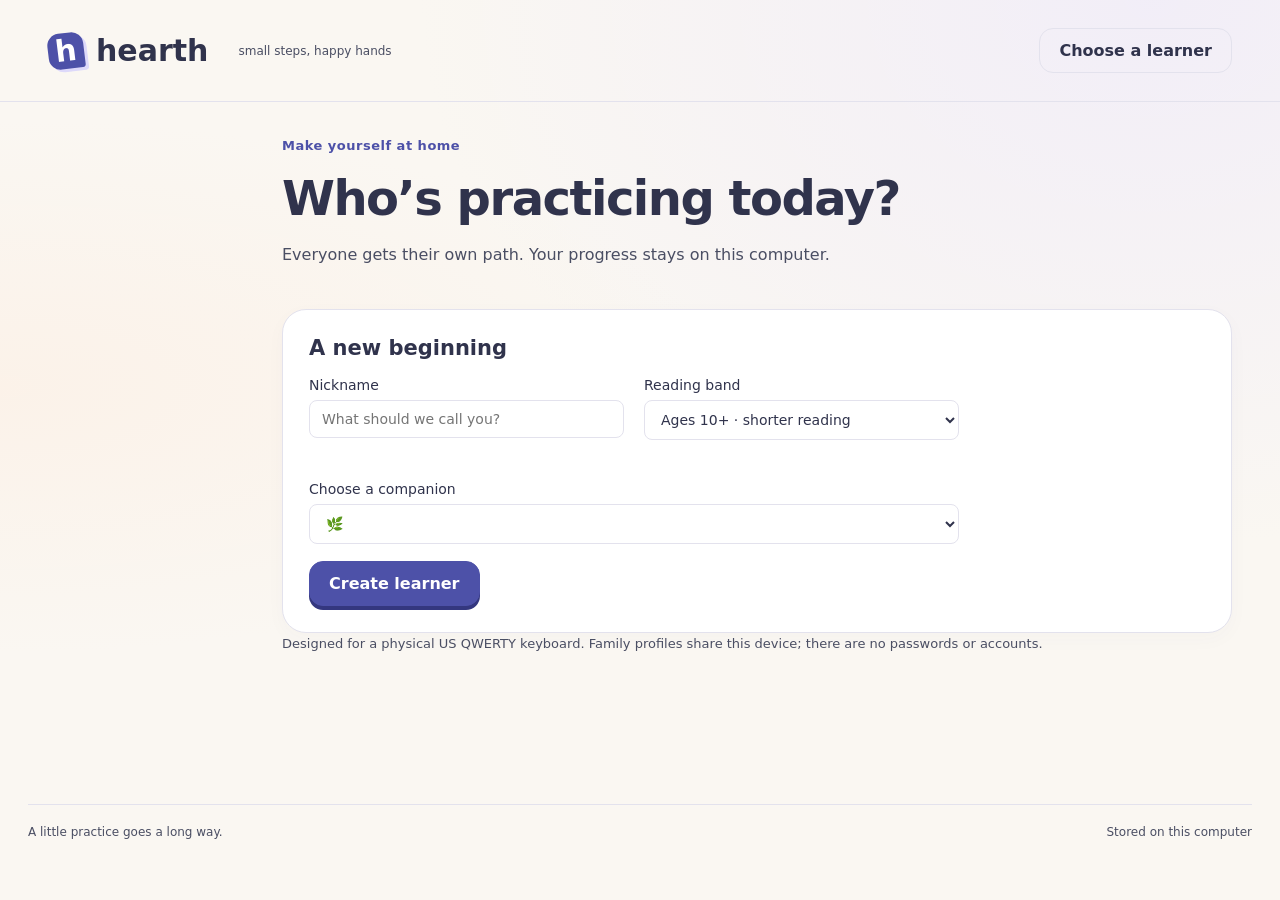
==== index.html @ b73f3ad8 "init commit" ====
<!doctype html>
<html lang="en">
  <head>
    <meta charset="utf-8" />
    <meta name="viewport" content="width=device-width, initial-scale=1" />
    <meta name="theme-color" content="#faf7f2" />
    <title>Hearth · Typing for everyone</title>
    <link rel="icon" href="favicon.svg" type="image/svg+xml" />
    <link rel="stylesheet" href="style.css?v=8" />
    <script type="module" src="app.js?v=13"></script>
  </head>
  <body>
    <a class="skip-link" id="skip-link" href="#main">Skip to typing</a>
    <header>
      <a class="brand" href="#home"
        ><span class="brand-mark">h</span> hearth<span class="brand-note"
          >small steps, happy hands</span
        ></a
      ><button id="profile-button" class="subtle">Choose a learner</button>
    </header>
    <div class="shell">
      <nav id="nav" aria-label="Main navigation"></nav>
      <main id="main" tabindex="-1"></main>
    </div>
    <div id="notice" role="status" aria-live="polite"></div>
    <div id="dialog" hidden></div>
    <footer>
      <span>A little practice goes a long way.</span
      ><span id="save-status" role="status">Stored on this computer</span>
    </footer>
  </body>
</html>
---- style.css ----
:root {
  font-family:
    ui-rounded,
    "SF Pro Rounded",
    ui-sans-serif,
    system-ui,
    -apple-system,
    BlinkMacSystemFont,
    "Segoe UI",
    sans-serif;
  color: #30334c;
  background: #faf7f2;
  font-synthesis: none;
  --paper: #ffffff;
  --muted: #4a4e63;
  --line: #e3e2ed;
  --brand: #4d51a8;
  --brand-shadow: #34377f;
  --soft: #efedfc;
  --error: #b03545;
  --page: #faf7f2;
  --ok: #2f6f55;
  --ok-bg: #dcefe6;
  --warn: #8a6420;
  --warn-bg: #fde8c4;
  --bad-bg: #f6c4c0;
  --star: #c3922a;
}
* {
  box-sizing: border-box;
}
body {
  margin: 0;
  background-image:
    radial-gradient(ellipse at 90% 0%, #e7e2ff70, transparent 45%),
    radial-gradient(ellipse at 0% 45%, #ffe7d550, transparent 40%);
}
[hidden] {
  display: none !important;
}
html[data-theme="dark"] {
  color: #eeedf6;
  background: #1c1d2e;
  --paper: #2a2c42;
  --muted: #c5c6d8;
  --line: #3d3f5a;
  --brand: #a8abd8;
  --brand-shadow: #5c5f99;
  --soft: #35375a;
  --error: #ffb5a6;
  --page: #1c1d2e;
  --ok: #8fd4b5;
  --ok-bg: #2d433c;
  --warn: #e6c07b;
  --warn-bg: #4a3d28;
  --bad-bg: #6a3434;
  --star: #e6c07b;
}
a {
  color: inherit;
}
button,
input,
select,
textarea {
  font: inherit;
}
button,
.button {
  cursor: pointer;
  border: 1px solid var(--line);
  border-radius: 14px;
  padding: 12px 19px;
  font-weight: 600;
  transition:
    transform 150ms ease,
    box-shadow 150ms ease;
  color: inherit;
  background: var(--paper);
  text-decoration: none;
  display: inline-block;
}
button:hover,
.button:hover {
  border-color: var(--brand);
  background: var(--soft);
}
button:disabled {
  opacity: 0.5;
  cursor: default;
}
button.primary {
  box-shadow: 0 4px 0 var(--brand-shadow);
  background: var(--brand);
  color: var(--paper);
  border-color: var(--brand);
}
button.subtle {
  background: transparent;
}
button.danger {
  color: var(--error);
}
:focus-visible {
  outline: 3px solid #a27622;
  outline-offset: 4px;
}
header {
  display: flex;
  align-items: center;
  justify-content: space-between;
  max-width: 1320px;
  margin: auto;
  padding: 28px 48px;
  border-bottom: 1px solid var(--line);
}
.brand {
  display: flex;
  gap: 12px;
  align-items: center;
  font-family: ui-rounded, "SF Pro Rounded", system-ui, sans-serif;
  font-size: 30px;
  text-decoration: none;
  font-weight: bold;
}
.brand-mark {
  background: var(--brand);
  color: var(--paper);
  width: 36px;
  height: 36px;
  text-align: center;
  border-radius: 12px 12px 3px 12px;
}
.brand-note {
  font:
    12px ui-sans-serif,
    system-ui;
  color: var(--muted);
  font-weight: normal;
  margin-left: 18px;
}
.shell {
  max-width: 1320px;
  margin: auto;
  display: grid;
  grid-template-columns: 190px 1fr;
  min-height: 78vh;
  padding: 36px 48px;
  gap: 44px;
}
nav {
  display: flex;
  flex-direction: column;
  gap: 10px;
  padding-top: 18px;
}
nav button {
  text-align: left;
  border: 0;
  background: transparent;
  padding: 14px 16px;
  color: var(--muted);
}
nav button.active {
  background: var(--soft);
  color: inherit;
  font-weight: 650;
}
main {
  min-width: 0;
}
h1,
h2,
h3,
p {
  margin-top: 0;
}
h1 {
  font-family: ui-rounded, "SF Pro Rounded", system-ui, sans-serif;
  font-size: clamp(32px, 4vw, 48px);
  font-weight: 780;
  letter-spacing: -1.5px;
  line-height: 1.15;
  margin-bottom: 16px;
}
h2 {
  font-size: 21px;
  font-weight: 600;
}
h3 {
  font-size: 16px;
}
p {
  line-height: 1.65;
  color: var(--muted);
}
.eyebrow {
  letter-spacing: 0.5px;
  font-size: 13px;
  font-weight: 700;
  color: var(--brand);
  margin-bottom: 18px;
}
.hero {
  padding: 42px;
  border: 1px solid var(--line);
  border-radius: 28px;
  background: linear-gradient(120deg, #fff0db 0%, #fff4ea 45%, #ede5ff 100%);
  box-shadow: 0 12px 32px #5550760b;
  position: relative;
  overflow: hidden;
  margin-bottom: 25px;
}
.hero p {
  max-width: 510px;
}
.hero-art {
  float: right;
  width: 155px;
  height: 160px;
  margin: 8px 0 0 18px;
  display: grid;
  grid-template-columns: repeat(3, 1fr);
  gap: 8px;
  transform: rotate(-8deg);
}
.hero-art span {
  display: grid;
  place-items: center;
  background: var(--soft);
  border: 1px solid var(--line);
  border-bottom-width: 5px;
  border-radius: 10px;
  font:
    700 23px ui-rounded,
    system-ui;
}
.grid {
  display: grid;
  grid-template-columns: repeat(2, minmax(0, 1fr));
  gap: 20px;
  margin-bottom: 24px;
}
.grid.three {
  grid-template-columns: repeat(3, minmax(0, 1fr));
}
.card {
  background: var(--paper);
  border: 1px solid var(--line);
  padding: 26px;
  border-radius: 24px;
  box-shadow: 0 6px 20px #48426907;
}
.card p:last-child {
  margin-bottom: 0;
}
.metric {
  font-size: 34px;
  font-family: ui-rounded, "SF Pro Rounded", system-ui, sans-serif;
  display: block;
  margin: 12px 0;
}
.small {
  font-size: 13px;
  color: var(--muted);
}
.actions {
  display: flex;
  gap: 10px;
  flex-wrap: wrap;
  align-items: center;
  margin-top: 20px;
}
.row {
  display: flex;
  justify-content: space-between;
  align-items: center;
  gap: 16px;
}
.tag {
  border-radius: 30px;
  background: var(--soft);
  padding: 5px 10px;
  font-size: 12px;
  white-space: nowrap;
}
progress {
  height: 8px;
  width: 100%;
  accent-color: var(--brand);
  margin: 14px 0;
}
label {
  display: block;
  font-size: 14px;
  margin-bottom: 17px;
}
input,
select,
textarea {
  display: block;
  width: 100%;
  padding: 10px 12px;
  margin-top: 7px;
  background: var(--paper);
  color: inherit;
  border: 1px solid var(--line);
  border-radius: 8px;
}
input[type="checkbox"] {
  display: inline;
  width: auto;
  margin: 0 8px 0 0;
}
textarea {
  min-height: 135px;
  resize: vertical;
}
form {
  max-width: 650px;
}
.profile-card {
  text-align: left;
  padding: 24px;
  width: 100%;
}
.avatar {
  font-size: 32px;
  display: block;
  margin-bottom: 14px;
}
.course-now {
  display: flex;
  justify-content: space-between;
  align-items: center;
  gap: 20px;
  padding: 28px 32px;
  margin-bottom: 22px;
  border: 1px solid var(--line);
  border-radius: 28px;
  background: linear-gradient(120deg, #fff0db 0%, #fff4ea 45%, #ede5ff 100%);
  box-shadow: 0 12px 32px #5550760b;
}
.course-now h2 {
  font-size: 26px;
  letter-spacing: -0.6px;
  margin-bottom: 6px;
}
.course-now p {
  margin-bottom: 0;
}
.course-now .actions {
  margin-top: 0;
  flex-shrink: 0;
  justify-content: flex-end;
}
.course-now.is-complete {
  background: linear-gradient(120deg, #e5f3ee, #ede5ff);
}
.course-stats {
  display: flex;
  flex-wrap: wrap;
  align-items: center;
  gap: 8px 18px;
  margin-bottom: 22px;
  color: var(--muted);
  font-size: 14px;
}
.course-stats strong {
  color: inherit;
  font-variant-numeric: tabular-nums;
}
.course-stats progress {
  flex: 1;
  min-width: 140px;
  margin: 0;
}
.course-path {
  display: grid;
  grid-template-columns: repeat(3, minmax(0, 1fr));
  gap: 10px;
  list-style: none;
  padding: 0;
  margin: 0 0 28px;
}
.course-path button {
  width: 100%;
  text-align: left;
  border-radius: 16px;
  padding: 12px 14px;
  box-shadow: 0 3px 0 var(--line);
}
.course-path .is-current button {
  background: var(--soft);
  border-color: var(--brand);
  color: inherit;
  font-weight: 700;
}
.course-path .is-complete button {
  border-color: #7aa792;
}
.course-level {
  margin-bottom: 28px;
  padding: 8px 0 4px;
  border-top: 4px solid #e2d6fb;
}
#level-intermediate {
  border-top-color: #f6d2ae;
}
#level-advanced {
  border-top-color: #bfe2d9;
}
.course-level-header {
  display: flex;
  justify-content: space-between;
  align-items: flex-end;
  gap: 20px;
  margin: 18px 0 8px;
}
.course-level-header h2 {
  font-size: 28px;
  letter-spacing: -0.6px;
  margin-bottom: 6px;
}
.course-level-header p:last-child {
  margin-bottom: 0;
}
.course-level-meter {
  min-width: 160px;
  text-align: right;
}
.course-level-meter strong {
  font:
    700 22px ui-rounded,
    system-ui;
  font-variant-numeric: tabular-nums;
}
.course-level-meter progress {
  margin: 8px 0 4px;
}
.course-level.is-current {
  background: linear-gradient(180deg, #efedfc55, transparent 48px);
  margin-left: -12px;
  margin-right: -12px;
  padding-left: 12px;
  padding-right: 12px;
  border-radius: 18px;
}
.course-stage {
  display: flex;
  flex-direction: column;
  border-bottom: 1px solid var(--line);
  padding: 14px 0;
}
.course-stage summary {
  display: flex;
  align-items: baseline;
  gap: 10px;
  width: 100%;
  padding: 6px 0 10px;
  font-size: 18px;
  font-weight: 650;
  cursor: pointer;
  list-style: none;
}
.course-stage summary .small {
  margin-left: auto;
}
.course-stage summary::-webkit-details-marker {
  display: none;
}
.course-stage summary::before {
  content: "";
  width: 8px;
  height: 8px;
  border-right: 2px solid var(--brand);
  border-bottom: 2px solid var(--brand);
  transform: rotate(-45deg);
  margin-right: 2px;
  flex-shrink: 0;
  align-self: center;
}
.course-stage[open] summary::before {
  transform: rotate(45deg);
}
.lesson-unit {
  margin-top: 8px;
  padding: 12px 4px 4px;
}
.lesson-unit h4 {
  display: flex;
  align-items: baseline;
  gap: 8px;
  margin: 0 0 10px;
  font-size: 14px;
  color: var(--muted);
}
.lesson-grid {
  display: grid;
  grid-template-columns: repeat(5, minmax(0, 1fr));
  gap: 10px;
}
.lesson-card {
  position: relative;
  display: flex;
  flex-direction: column;
  align-items: stretch;
  gap: 8px;
  min-height: 148px;
  padding: 12px 12px 14px;
  border-radius: 18px;
  text-align: left;
  box-shadow: 0 4px 0 var(--line);
  overflow: hidden;
}
.lesson-card:disabled {
  opacity: 0.55;
}
.lesson-card-top {
  display: flex;
  align-items: center;
  gap: 6px;
  min-height: 22px;
}
.lesson-card-num {
  font:
    700 18px ui-rounded,
    system-ui;
  font-variant-numeric: tabular-nums;
  line-height: 1;
}
.lesson-mark {
  width: 22px;
  height: 22px;
  margin-left: auto;
  border-radius: 50%;
  position: relative;
  flex-shrink: 0;
}
.lesson-mark.is-check {
  background: #3d8b6e;
  box-shadow: inset 0 0 0 2px #3d8b6e;
}
.lesson-mark.is-check::after {
  content: "";
  position: absolute;
  left: 6px;
  top: 4px;
  width: 7px;
  height: 11px;
  border-right: 2.5px solid #fff;
  border-bottom: 2.5px solid #fff;
  transform: rotate(40deg);
}
.lesson-mark.is-mastered {
  background: var(--brand);
  box-shadow: 0 0 0 3px #8073c32b;
}
.lesson-mark.is-skipped {
  background: var(--soft);
  box-shadow: inset 0 0 0 2px var(--line);
}
.lesson-mark.is-skipped::after {
  content: "";
  position: absolute;
  left: 5px;
  top: 10px;
  width: 12px;
  height: 0;
  border-top: 2px dashed var(--muted);
}
.lesson-mark.is-play,
.lesson-mark.is-progress {
  background: var(--brand);
}
.lesson-mark.is-play::after {
  content: "";
  position: absolute;
  left: 8px;
  top: 6px;
  border: 5px solid transparent;
  border-left: 8px solid var(--page);
  border-right-width: 0;
}
.lesson-mark.is-progress {
  background: transparent;
  box-shadow: inset 0 0 0 2px var(--brand);
}
.lesson-mark.is-progress::after {
  content: "";
  position: absolute;
  inset: 5px 8px;
  background: var(--brand);
  border-radius: 1px;
}
.lesson-mark.is-locked {
  background: var(--line);
}
.lesson-mark.is-locked::before,
.lesson-mark.is-locked::after {
  content: "";
  position: absolute;
  left: 50%;
  transform: translateX(-50%);
}
.lesson-mark.is-locked::before {
  top: 4px;
  width: 8px;
  height: 7px;
  border: 2px solid var(--muted);
  border-bottom: 0;
  border-radius: 6px 6px 0 0;
}
.lesson-mark.is-locked::after {
  top: 10px;
  width: 12px;
  height: 8px;
  background: var(--muted);
  border-radius: 2px;
}
.key-glyphs {
  display: flex;
  flex-wrap: wrap;
  gap: 4px;
  min-height: 42px;
  align-items: center;
}
.key-glyph {
  display: grid;
  place-items: center;
  min-width: 26px;
  height: 28px;
  padding: 0 6px;
  border: 1px solid var(--line);
  border-bottom-width: 3px;
  border-radius: 8px;
  background: var(--soft);
  font:
    700 13px ui-rounded,
    ui-monospace,
    monospace;
}
.key-glyph.wide {
  min-width: 42px;
}
.key-glyph.is-space {
  min-width: 52px;
}
.key-glyph.is-space::after {
  content: "";
  width: 28px;
  height: 3px;
  border-radius: 99px;
  background: currentColor;
  opacity: 0.35;
}
.lesson-card-title {
  margin-top: auto;
  font-size: 12px;
  font-weight: 650;
  line-height: 1.3;
  overflow-wrap: anywhere;
}
.lesson-stars {
  display: flex;
  gap: 1px;
  color: var(--line);
  font-size: 13px;
  letter-spacing: -1px;
}
.lesson-stars .filled {
  color: #c3922a;
}
.lesson-next-tag {
  background: var(--brand);
  color: var(--page);
  border-radius: 999px;
  padding: 2px 8px;
  font-size: 10px;
  font-weight: 700;
}
.lesson-card.is-next {
  border-color: var(--brand);
  box-shadow: 0 5px 0 var(--brand-shadow);
}
.lesson-card.is-done,
.lesson-card.is-mastered {
  background: #f6fbf8;
}
.lesson-card.is-skipped {
  background: #f4f3f8;
}
details {
  border-bottom: 1px solid var(--line);
  padding: 18px 0;
}
summary {
  font-weight: 600;
  cursor: pointer;
}
.typing-box {
  --typing-lines: 5;
  --typing-line: calc(1.4em + 1.45em + 0.4em + 3px);
  background: var(--paper);
  padding: 30px;
  border: 2px solid var(--line);
  border-radius: 24px;
  box-shadow: 0 8px 28px #514f7610;
  min-height: 190px;
  white-space: pre-wrap;
  overflow-wrap: break-word;
  font-family: ui-monospace, SFMono-Regular, Consolas, monospace;
  font-kerning: none;
  font-variant-ligatures: none;
  line-height: 1.45;
  max-height: 370px;
  overflow-y: auto;
}
.typing-box:focus {
  border-color: var(--brand);
  outline: 0;
}
.typing-stage {
  position: relative;
}
.char {
  display: inline-block;
  min-width: 0.95em;
  margin: 0 1px 3px;
  padding: 0.2em 0.16em;
  text-align: center;
  vertical-align: bottom;
  border-radius: 8px;
  color: var(--muted);
}
.char.correct {
  color: var(--ok);
  background: var(--ok-bg);
}
.char.corrected {
  color: var(--warn);
  background: var(--warn-bg);
}
.char.wrong {
  color: var(--error);
  background: var(--bad-bg);
  box-shadow: inset 0 0 0 1px #e08a84;
}
.char.cursor {
  background: var(--warn-bg);
  color: inherit;
  box-shadow: inset 0 -3px 0 var(--brand);
}
.word-run {
  display: inline;
}
.word {
  display: inline-block;
  position: relative;
  padding-top: 1.4em;
  vertical-align: bottom;
}
.pace {
  position: absolute;
  left: 0;
  top: 0;
  height: 1.4em;
  width: max-content;
  display: flex;
  align-items: flex-end;
  justify-content: flex-start;
  box-sizing: border-box;
  padding-bottom: 0.18em;
  color: var(--muted);
  font-variant-numeric: tabular-nums;
  white-space: nowrap;
  pointer-events: none;
  user-select: none;
}
.pace-label,
.pace strong {
  font-size: 11px;
  line-height: 1.1;
}
.pace strong {
  font-weight: 700;
  color: inherit;
}
.pace-mood {
  font-weight: 650;
  color: var(--ok);
}
.pace-star {
  color: var(--star);
  margin-left: 1px;
}
.start-cue {
  position: absolute;
  z-index: 2;
  transform: translateX(-50%);
  background: var(--brand);
  color: var(--paper);
  border-color: var(--brand);
  border-radius: 999px;
  padding: 8px 14px 8px 12px;
  box-shadow: 0 6px 18px #34377f33;
  font-size: 13px;
}
.start-cue::before {
  content: "";
  display: inline-block;
  width: 0;
  height: 0;
  margin-right: 8px;
  border-top: 5px solid transparent;
  border-bottom: 5px solid transparent;
  border-left: 8px solid currentColor;
  transform: translateY(1px);
}
.start-cue::after {
  content: "";
  position: absolute;
  left: 50%;
  bottom: -6px;
  margin-left: -6px;
  border: 6px solid transparent;
  border-top-color: var(--brand);
  border-bottom-width: 0;
}
.keyboard {
  display: flex;
  flex-direction: column;
  align-items: center;
  gap: 6px;
  margin: 28px auto 12px;
}
.key-row {
  display: flex;
  gap: 5px;
}
.key {
  width: 44px;
  height: 44px;
  border: 1px solid var(--line);
  border-bottom-width: 3px;
  border-radius: 10px;
  text-align: center;
  padding-top: 8px;
  font:
    14px ui-monospace,
    monospace;
  background: var(--paper);
}
.key.target {
  background: var(--brand);
  color: var(--paper);
}
.key.home {
  text-decoration: underline;
}
.key.space {
  width: 240px;
}
.hint {
  text-align: center;
  font-size: 13px;
  min-height: 24px;
}
.stats {
  display: flex;
  gap: 32px;
  margin: 20px 0;
  color: var(--muted);
  font-size: 14px;
}
.stats strong {
  color: inherit;
  font-size: 22px;
}
.banner {
  border-left: 3px solid var(--brand);
  padding: 14px 18px;
  background: var(--soft);
  border-radius: 16px;
  margin: 20px 0;
}
.error {
  color: var(--error);
}
table {
  border-collapse: collapse;
  width: 100%;
  font-size: 14px;
}
td,
th {
  text-align: left;
  padding: 11px 7px;
  border-bottom: 1px solid var(--line);
}
.table-wrap {
  overflow: auto;
}
.sparkline {
  height: 100px;
  display: flex;
  align-items: end;
  gap: 5px;
  margin: 18px 0;
}
.bar {
  flex: 1;
  background: var(--brand);
  min-height: 3px;
  border-radius: 3px 3px 0 0;
}
footer {
  max-width: 1224px;
  margin: auto;
  border-top: 1px solid var(--line);
  padding: 20px 0;
  display: flex;
  justify-content: space-between;
  font-size: 12px;
  color: var(--muted);
}
#notice {
  position: fixed;
  bottom: 65px;
  left: 50%;
  transform: translateX(-50%);
  padding: 14px 22px;
  max-width: 90vw;
  border-radius: 10px;
  background: var(--brand);
  color: var(--paper);
  box-shadow: 0 4px 25px #0002;
  display: none;
  z-index: 5;
}
.empty {
  padding: 50px;
  text-align: center;
}
.no-motion * {
  animation: none !important;
  transition: none !important;
}
@media (max-width: 900px) {
  .shell {
    grid-template-columns: 1fr;
    padding: 24px;
    gap: 20px;
  }
  nav {
    flex-direction: row;
    overflow-x: auto;
    padding: 0;
  }
  header {
    padding: 20px 24px;
  }
  .brand-note {
    display: none;
  }
  footer {
    margin: 0 24px;
  }
  .hero-art {
    display: none;
  }
  .key {
    width: 32px;
  }
  .grid.three {
    grid-template-columns: 1fr 1fr;
  }
  .course-now,
  .course-level-header {
    flex-direction: column;
    align-items: stretch;
  }
  .course-now .actions,
  .course-level-meter {
    text-align: left;
    justify-content: flex-start;
  }
  .course-path {
    grid-template-columns: 1fr;
  }
  .lesson-grid {
    grid-template-columns: repeat(3, minmax(0, 1fr));
  }
}
@media (max-width: 560px) {
  .grid,
  .grid.three {
    grid-template-columns: 1fr;
  }
  .hero {
    padding: 26px;
  }
  .key {
    width: 22px;
    height: 32px;
    font-size: 11px;
  }
  .key-row {
    gap: 3px;
  }
  .keyboard {
    gap: 3px;
  }
  .typing-box {
    padding: 18px;
  }
  footer {
    gap: 20px;
  }
  .stats {
    gap: 16px;
  }
  .lesson-grid {
    grid-template-columns: repeat(2, minmax(0, 1fr));
  }
  .course-level-header h2 {
    font-size: 24px;
  }
}

button:not(:disabled):hover,
.button:hover {
  transform: translateY(-2px);
}
button:not(:disabled):active,
.button:active {
  transform: translateY(1px);
}
button.start-cue:not(:disabled):hover,
button.start-cue:not(:disabled):active,
.lesson-mode button.start-cue:not(:disabled):hover,
.lesson-mode button.start-cue:not(:disabled):active {
  transform: translateX(-50%);
}
nav button {
  white-space: nowrap;
}
nav button.active {
  box-shadow: inset 3px 0 var(--brand);
}
.brand-mark {
  transform: rotate(-7deg);
  box-shadow: 3px 3px 0 #ddd9fa;
}
.hero .eyebrow {
  display: inline-block;
  background: #ffffffad;
  padding: 7px 12px;
  border-radius: 24px;
}
.hero h2 {
  font-size: 28px;
  letter-spacing: -0.7px;
}
.hero-art span {
  background: #fff9ef;
  box-shadow: 0 4px 0 #cabcca45;
}
.hero-art span:nth-child(3n + 1) {
  background: #ffe1bd;
}
.hero-art span:nth-child(3n + 2) {
  background: #e0d6ff;
}
.hero-art span:nth-child(3n) {
  background: #d3eee4;
}
.grid .card:nth-child(3n + 1) {
  border-top: 4px solid #e2d6fb;
}
.grid .card:nth-child(3n + 2) {
  border-top: 4px solid #f6d2ae;
}
.grid .card:nth-child(3n) {
  border-top: 4px solid #bfe2d9;
}
.profile-card {
  border-radius: 24px;
  box-shadow: 0 5px 0 var(--line);
}
.profile-card .avatar {
  width: 62px;
  height: 62px;
  display: grid;
  place-items: center;
  background: var(--soft);
  border-radius: 22px;
}
.stats {
  gap: 12px;
}
.stats > span {
  background: var(--paper);
  border: 1px solid var(--line);
  border-radius: 16px;
  padding: 10px 16px;
}
.stats strong {
  margin-left: 8px;
  font-variant-numeric: tabular-nums;
}
#input-cue {
  padding: 0;
  margin: 8px 0 10px;
  background: none;
}
.key-row:nth-child(1) .key {
  background: #fff1dd;
}
.key-row:nth-child(2) .key {
  background: #f1eaff;
}
.key-row:nth-child(3) .key {
  background: #e5f3ee;
}
.key-row:nth-child(4) .key {
  background: #ffebed;
}
.key-row .key.target {
  background: var(--brand);
  color: var(--paper);
  box-shadow: 0 0 0 3px #8073c32b;
}
html[data-theme="dark"] .hero,
html[data-theme="dark"] .course-now {
  background: linear-gradient(120deg, #2a2c42, #35315a);
}
html[data-theme="dark"] .lesson-card.is-done,
html[data-theme="dark"] .lesson-card.is-mastered {
  background: #2d3a38;
}
html[data-theme="dark"] .lesson-card.is-skipped {
  background: #2a2c42;
}
html[data-theme="dark"] .course-level.is-current {
  background: linear-gradient(180deg, #35375a88, transparent 48px);
}
html[data-theme="dark"] .hero .eyebrow {
  background: #2a2c42;
}
html[data-theme="dark"] .hero-art span,
html[data-theme="dark"] .key-row .key {
  background: var(--soft);
}
html[data-theme="dark"] .key-row .key.target {
  background: var(--brand);
}
html[data-theme="dark"] button.primary {
  box-shadow: 0 4px 0 var(--brand-shadow);
}
html[data-theme="dark"] .start-cue {
  box-shadow: 0 6px 18px #0006;
}
@media (prefers-reduced-motion: reduce) {
  *,
  *::before,
  *::after {
    transition: none !important;
    animation: none !important;
  }
}
@media (max-width: 560px) {
  h1 {
    letter-spacing: -1px;
  }
  .row {
    flex-wrap: wrap;
  }
  .stats {
    flex-wrap: wrap;
    gap: 8px;
  }
  .stats > span {
    padding: 8px 10px;
  }
  .pace-mood {
    display: none;
  }
  .brand {
    font-size: 25px;
  }
  header {
    gap: 12px;
  }
}

/* Focused lesson workspace: reserve space for typing and the complete keyboard. */
body.lesson-mode {
  height: 100dvh;
  overflow: hidden;
  display: flex;
  flex-direction: column;
}
.lesson-mode > header,
.lesson-mode #nav,
.lesson-mode footer > span:first-child {
  display: none;
}
.lesson-mode .shell {
  display: flex;
  flex-direction: column;
  flex: 1 1 auto;
  max-width: none;
  width: 100%;
  min-height: 0;
  margin: 0;
  padding: 0;
}
.lesson-mode main {
  flex: 1 1 auto;
  min-height: 0;
  display: flex;
  flex-direction: column;
}
.lesson-workspace {
  flex: 1 1 auto;
  min-height: 0;
  display: flex;
  flex-direction: column;
  max-width: 1040px;
  width: 100%;
  margin: 0 auto;
  padding: 16px 24px 0;
}
.lesson-mode .lesson-panel,
.lesson-mode .preview,
.lesson-mode .lesson-cue,
.lesson-mode #hints {
  flex-shrink: 0;
}
.lesson-mode .typing-stage {
  position: relative;
  flex: 0 1 auto;
  min-height: 0;
}
.lesson-mode .lesson-recovery {
  flex: 1 1 auto;
  min-height: 0;
}
.lesson-panel {
  display: flex;
  align-items: center;
  flex-wrap: nowrap;
  gap: 10px;
  height: 48px;
  padding: 0 18px;
  border-bottom: 1px solid var(--line);
  background: var(--paper);
  z-index: 3;
}
.lesson-heading {
  flex: 1;
  min-width: 0;
}
.lesson-kicker {
  margin: 0;
  font-size: 10px;
  font-weight: 700;
  letter-spacing: 0.02em;
  color: var(--muted);
  line-height: 1.2;
  white-space: nowrap;
  overflow: hidden;
  text-overflow: ellipsis;
}
.lesson-heading h1 {
  font-size: 15px;
  line-height: 1.25;
  letter-spacing: -0.2px;
  margin: 0;
  font-weight: 700;
  white-space: nowrap;
  overflow: hidden;
  text-overflow: ellipsis;
}
.lesson-learner {
  flex-shrink: 0;
  font-size: 12px;
  color: var(--muted);
  white-space: nowrap;
  margin-left: 4px;
}
.lesson-mode .stats {
  gap: 12px;
  margin: 0;
  flex-shrink: 0;
  align-items: center;
  font-size: 11px;
}
.lesson-mode .stats > span {
  padding: 0;
  background: none;
  border: 0;
  border-radius: 0;
}
.lesson-mode .stats strong {
  font-size: 15px;
  margin-left: 4px;
}
.lesson-mode button,
.lesson-help summary {
  padding: 7px 11px;
  min-height: 34px;
  font-size: 12px;
  border-radius: 10px;
  white-space: nowrap;
}
.lesson-panel button.icon,
.lesson-panel .lesson-help summary.icon {
  width: 36px;
  height: 36px;
  min-height: 0;
  padding: 0;
  display: grid;
  place-items: center;
  border: 0;
  background: transparent;
  color: var(--muted);
  box-shadow: none;
  position: relative;
}
.lesson-panel button.icon span,
.lesson-panel .lesson-help summary.icon span {
  position: absolute;
  width: 1px;
  height: 1px;
  padding: 0;
  margin: -1px;
  overflow: hidden;
  clip: rect(0, 0, 0, 0);
  white-space: nowrap;
  border: 0;
}
.lesson-panel button.icon:hover,
.lesson-panel .lesson-help summary.icon:hover,
.lesson-panel button.icon:not(:disabled):hover,
.lesson-panel .lesson-help summary.icon:hover {
  transform: none;
  background: var(--soft);
  color: inherit;
  border: 0;
}
.lesson-panel button.icon:not(:disabled):active,
.lesson-panel .lesson-help[open] summary.icon {
  transform: none;
}
.lesson-panel button.icon[aria-pressed="true"],
.lesson-panel button.icon[aria-expanded="true"],
.lesson-panel .lesson-help[open] summary.icon {
  background: var(--soft);
  color: var(--brand);
}
.lesson-mode .typing-box {
  /* Five wrapped lines: WPM pad + glyph + gap, plus padding and border. */
  min-height: 72px;
  height: calc(var(--typing-lines) * var(--typing-line) + 32px);
  max-height: 100%;
  padding: 16px 18px 12px;
  border-radius: 18px;
  line-height: 1.45;
  scroll-behavior: auto;
}
.lesson-mode .start-cue {
  padding: 8px 14px 8px 12px;
  min-height: 0;
  font-size: 13px;
  border-radius: 999px;
  color: var(--paper);
  background: var(--brand);
  border-color: var(--brand);
}
.lesson-mode .start-cue:hover {
  background: var(--brand);
  color: var(--paper);
}
.lesson-cue {
  margin: 8px 0 10px;
  min-height: 18px;
  font-size: 12px;
  line-height: 1.4;
  color: var(--brand);
}
.lesson-controls {
  display: flex;
  align-items: center;
  flex-shrink: 0;
  gap: 2px;
  margin-left: 6px;
}
.lesson-help {
  position: relative;
  display: flex;
  padding: 0;
  border: 0;
}
.lesson-help summary {
  list-style: none;
  color: var(--muted);
  font-weight: 500;
}
.lesson-help summary::-webkit-details-marker {
  display: none;
}
.lesson-help[open] > div {
  position: absolute;
  right: 0;
  top: calc(100% + 8px);
  width: min(340px, 80vw);
  padding: 16px;
  border: 1px solid var(--line);
  border-radius: 12px;
  background: var(--paper);
  box-shadow: 0 8px 24px #25223c20;
  font-size: 13px;
  line-height: 1.6;
  z-index: 4;
}
.lesson-mode .keyboard {
  margin: 0 auto;
  gap: 4px;
}
.lesson-mode .key-row {
  gap: 4px;
}
.lesson-mode .key {
  width: clamp(24px, 4vw, 42px);
  height: clamp(26px, 5dvh, 36px);
  padding-top: 5px;
  border-radius: 8px;
  font-size: 13px;
}
.lesson-mode .key.space {
  width: 210px;
}
.lesson-mode .hint {
  margin: 7px 0 0;
  min-height: 18px;
  line-height: 1.4;
  font-size: 12px;
}
.lesson-recovery {
  display: flex;
  flex-wrap: wrap;
  gap: 6px;
}
.lesson-recovery:has(button:not([hidden])) {
  margin-top: 12px;
}
.lesson-mode footer {
  flex-shrink: 0;
  max-width: 992px;
  margin: 10px auto 0;
  padding: 8px 0;
  border: 0;
  justify-content: flex-end;
  font-size: 11px;
}
@media (max-width: 700px) {
  .lesson-workspace {
    padding: 12px 16px 0;
  }
  .lesson-panel {
    padding: 0 10px;
    gap: 6px;
  }
  .lesson-kicker,
  .lesson-panel .lesson-learner {
    display: none;
  }
  .lesson-mode footer {
    margin: 8px 16px 0;
  }
}
@media (max-width: 560px) {
  .lesson-panel {
    height: 44px;
  }
  .lesson-panel button.icon,
  .lesson-panel .lesson-help summary.icon {
    width: 32px;
    height: 32px;
  }
  .lesson-panel .stats span:not(#timer) {
    display: none;
  }
}
@media (max-height: 600px) and (min-width: 701px) {
  .lesson-workspace {
    padding-top: 10px;
  }
  .lesson-mode .key {
    height: 26px;
    padding-top: 3px;
  }
  .preview {
    display: none;
  }
}

.skip-link {
  position: absolute;
  left: 12px;
  top: -40px;
  z-index: 10;
  background: var(--brand);
  color: var(--paper);
  padding: 8px 12px;
  border-radius: 8px;
}
.skip-link:focus {
  top: 12px;
}
body.readable-font {
  font-family: Verdana, "Trebuchet MS", "Lucida Sans Unicode", ui-sans-serif, sans-serif;
  letter-spacing: 0.02em;
  word-spacing: 0.08em;
}
#dialog {
  position: fixed;
  inset: 0;
  background: #1c1d2e88;
  display: grid;
  place-items: center;
  z-index: 20;
}
#dialog[hidden] {
  display: none !important;
}
.dialog-card {
  background: var(--paper);
  border: 1px solid var(--line);
  border-radius: 20px;
  padding: 28px;
  max-width: 28rem;
  width: min(92vw, 28rem);
}
.preview {
  background: var(--soft);
  border-radius: 14px;
  padding: 8px 12px;
  margin-bottom: 8px;
  font-size: 12px;
  line-height: 1.4;
}
.status-label {
  font-size: 11px;
  font-weight: 700;
  min-width: 5.5rem;
  color: var(--brand);
}
.key.shift,
.key.enter,
.key.backspace {
  width: 70px;
  font-size: 11px;
  padding-top: 10px;
}
.lesson-mode .key.shift,
.lesson-mode .key.enter,
.lesson-mode .key.backspace {
  width: clamp(36px, 7vw, 64px);
  font-size: 10px;
}
.finger-dashboard .hands {
  display: grid;
  grid-template-columns: 1fr 1fr;
  gap: 20px;
  margin: 16px 0 8px;
}
.finger-row {
  display: grid;
  grid-template-columns: repeat(4, minmax(0, 1fr));
  gap: 8px;
}
.thumbs-row {
  grid-template-columns: minmax(0, 240px);
  margin: 8px 0 20px;
}
.finger-card {
  display: flex;
  flex-direction: column;
  gap: 4px;
  text-align: left;
  padding: 12px;
  min-height: 132px;
  border-radius: 16px;
}
.finger-card .finger-name {
  font-size: 12px;
  font-weight: 700;
  text-transform: capitalize;
  color: var(--muted);
}
.finger-card .finger-home {
  font:
    700 18px ui-rounded,
    system-ui;
}
.finger-card .metric {
  font-size: 22px;
  margin: 4px 0;
}
.finger-card .tag {
  align-self: flex-start;
}
.finger-card.heat-low {
  background: #cfe8d8;
}
.finger-card.heat-mid {
  background: #f6d9a8;
}
.finger-card.heat-high {
  background: #f0b4b0;
}
.key.heat-low {
  background: #cfe8d8;
}
.key.heat-mid {
  background: #f6d9a8;
}
.key.heat-high {
  background: #f0b4b0;
}
.finger-summary {
  margin-bottom: 8px;
}
.finger-gym {
  margin-top: 0;
}
html[data-theme="dark"] .finger-card.heat-low {
  background: #355a45;
}
html[data-theme="dark"] .finger-card.heat-mid {
  background: #6a5428;
}
html[data-theme="dark"] .finger-card.heat-high {
  background: #6a3434;
}
@media (max-width: 900px) {
  .finger-dashboard .hands,
  .finger-row {
    grid-template-columns: 1fr 1fr;
  }
}
@media (max-width: 560px) {
  .finger-dashboard .hands,
  .finger-row {
    grid-template-columns: 1fr;
  }
}
html[data-theme="dark"] .key.heat-low {
  background: #355a45;
}
html[data-theme="dark"] .key.heat-mid {
  background: #6a5428;
}
html[data-theme="dark"] .key.heat-high {
  background: #6a3434;
}
@media (max-width: 560px) {
  .key.shift,
  .key.enter,
  .key.backspace {
    width: 36px;
    font-size: 9px;
  }
  .lesson-mode .key {
    width: clamp(16px, 4.2vw, 22px);
    height: 28px;
    font-size: 10px;
  }
  .lesson-mode .key-row {
    gap: 2px;
  }
  .lesson-mode .key.shift,
  .lesson-mode .key.enter,
  .lesson-mode .key.backspace {
    width: 28px;
    font-size: 8px;
  }
  .lesson-mode .key.space {
    width: 140px;
  }
}

.visually-hidden {
  position: absolute;
  width: 1px;
  height: 1px;
  padding: 0;
  margin: -1px;
  overflow: hidden;
  clip: rect(0, 0, 0, 0);
  white-space: nowrap;
  border: 0;
}

body.results-mode {
  height: 100dvh;
  overflow: hidden;
  display: flex;
  flex-direction: column;
  background: #3d4a7c;
  background-image: none;
}
.results-mode > header,
.results-mode #nav,
.results-mode footer {
  display: none;
}
.results-mode .shell {
  display: flex;
  flex-direction: column;
  flex: 1 1 auto;
  max-width: none;
  width: 100%;
  min-height: 0;
  margin: 0;
  padding: 0;
}
.results-mode main {
  flex: 1 1 auto;
  min-height: 0;
  display: flex;
  padding: 0;
}
.summary {
  flex: 1 1 auto;
  min-height: 0;
  display: flex;
  flex-direction: column;
  background: #3d4a7c;
  color: #f4f5fb;
  overflow: auto;
}
html[data-theme="dark"] body.results-mode,
html[data-theme="dark"] .summary {
  background: #2a3158;
}
.summary-bar {
  display: flex;
  justify-content: space-between;
  align-items: center;
  gap: 16px;
  margin: 0;
  max-width: none;
  width: 100%;
  padding: 12px 28px;
  background: var(--paper);
  color: #30334c;
  flex-shrink: 0;
  align-self: stretch;
  border-bottom: 1px solid var(--line);
  border-radius: 0;
}
html[data-theme="dark"] .summary-bar {
  color: #eeedf6;
}
.summary-bar h1 {
  margin: 0;
  font-size: 16px;
  letter-spacing: 0;
  font-weight: 650;
  line-height: 1.3;
}
.summary-learner {
  margin: 0;
  color: var(--muted);
  white-space: nowrap;
}
.summary-stage {
  flex: 1 1 auto;
  display: flex;
  flex-direction: column;
  align-items: center;
  justify-content: center;
  padding: 28px 24px 12px;
  min-height: 0;
}
.summary-stars {
  display: flex;
  justify-content: center;
  align-items: flex-start;
  gap: clamp(8px, 1.6vw, 20px);
  height: 118px;
  margin: 8px 0 32px;
}
.summary-star {
  --tilt: 0deg;
  --drop: 0px;
  width: 64px;
  height: 64px;
  opacity: 0;
  transform: translateY(var(--drop)) rotate(var(--tilt)) scale(0.45);
}
.summary-star:nth-child(1) {
  --tilt: -34deg;
  --drop: 28px;
}
.summary-star:nth-child(2) {
  --tilt: -17deg;
  --drop: 10px;
}
.summary-star:nth-child(3) {
  --tilt: 0deg;
  --drop: 0px;
}
.summary-star:nth-child(4) {
  --tilt: 17deg;
  --drop: 10px;
}
.summary-star:nth-child(5) {
  --tilt: 34deg;
  --drop: 28px;
}
.summary.is-ready .summary-star {
  animation: summary-pop 0.48s cubic-bezier(0.22, 1.35, 0.36, 1) forwards;
}
.summary.is-ready .summary-star:nth-child(1) {
  animation-delay: 0.05s;
}
.summary.is-ready .summary-star:nth-child(2) {
  animation-delay: 0.12s;
}
.summary.is-ready .summary-star:nth-child(3) {
  animation-delay: 0.19s;
}
.summary.is-ready .summary-star:nth-child(4) {
  animation-delay: 0.26s;
}
.summary.is-ready .summary-star:nth-child(5) {
  animation-delay: 0.33s;
}
@keyframes summary-pop {
  to {
    opacity: 1;
    transform: translateY(var(--drop)) rotate(var(--tilt)) scale(1);
  }
}
.summary-star svg {
  display: block;
  width: 100%;
  height: 100%;
  filter: drop-shadow(0 4px 0 #c8cde0);
}
.summary-star svg path {
  fill: #eef0f7;
  stroke: #d5dae8;
  stroke-width: 1.2;
}
.summary-star.is-filled svg {
  filter: drop-shadow(0 4px 0 #c3922a);
}
.summary-star.is-filled svg path {
  fill: #f3d27a;
  stroke: #e2b84a;
}
.summary-gauges {
  display: flex;
  align-items: center;
  justify-content: center;
  gap: clamp(8px, 2vw, 28px);
  width: 100%;
  max-width: 860px;
}
.summary-gauge {
  position: relative;
  display: flex;
  flex-direction: column;
  align-items: center;
  min-width: 0;
}
.summary-gauge h2 {
  margin: 12px 0 0;
  font-size: 15px;
  font-weight: 600;
  color: #fff;
  text-transform: lowercase;
  letter-spacing: 0.02em;
}
.gauge-dial {
  position: relative;
  display: grid;
  place-items: center;
  width: 196px;
  height: 196px;
  border-radius: 50%;
  background: #33406e;
}
.summary-gauge.is-accuracy .gauge-dial,
.summary-gauge.is-speed .gauge-dial {
  box-shadow: 0 0 0 3px #e2b84a;
}
.summary-gauge.is-duration .gauge-dial {
  width: 136px;
  height: 136px;
  background: #3a4876;
}
.gauge-svg {
  grid-area: 1 / 1;
  width: 100%;
  height: 100%;
  transform: rotate(-90deg);
}
.gauge-track,
.gauge-value {
  fill: none;
  stroke-width: 10;
}
.gauge-track {
  stroke: #2c365f;
}
.gauge-value {
  stroke-linecap: round;
  transition: stroke-dashoffset 1.15s cubic-bezier(0.22, 1, 0.36, 1);
}
.gauge-value.is-accuracy {
  stroke: #c5d4f5;
}
.gauge-value.is-duration {
  stroke: #8ea0d4;
  stroke-width: 8;
}
.gauge-value.is-speed {
  stroke: url(#summary-speed);
}
.gauge-readout {
  grid-area: 1 / 1;
  z-index: 1;
  text-align: center;
  padding: 0 18px;
}
.gauge-readout strong {
  display: block;
  font-size: 42px;
  font-weight: 800;
  letter-spacing: -1.5px;
  line-height: 1;
  color: #fff;
  font-variant-numeric: tabular-nums;
}
.summary-gauge.is-duration .gauge-readout strong {
  font-size: 30px;
}
.gauge-sub {
  display: block;
  margin-top: 6px;
  font-size: 11px;
  line-height: 1.3;
  color: #c5cbe0;
}
.gauge-aside {
  position: absolute;
  top: 38%;
  width: 84px;
  margin: 0;
  font-size: 11px;
  line-height: 1.3;
  color: #b7c3e6;
}
.gauge-aside.is-start {
  right: calc(100% + 10px);
  text-align: right;
}
.gauge-aside.is-end {
  left: calc(100% + 10px);
  text-align: left;
}
.summary-score {
  margin-top: 22px;
  text-align: center;
}
.summary-score strong {
  display: block;
  font-size: 56px;
  font-weight: 800;
  letter-spacing: -2px;
  line-height: 1;
  color: #fff;
  font-variant-numeric: tabular-nums;
}
.summary-score p {
  margin: 8px auto 0;
  padding-top: 8px;
  border-top: 2px solid #fff;
  width: max-content;
  font-size: 11px;
  letter-spacing: 0.18em;
  text-transform: uppercase;
  color: #fff;
}
.summary-follow {
  flex-shrink: 0;
  padding: 4px 28px 22px;
  max-width: 920px;
  width: 100%;
  margin: 0 auto;
}
.summary-note,
.summary-follow p,
.summary-follow .small,
.summary-follow label {
  color: #d5dbed;
}
.summary-follow .banner {
  background: #33406e;
  border-left-color: #e2b84a;
  color: #eef1fb;
  margin: 10px 0 12px;
}
.summary-follow .actions {
  margin-top: 12px;
}
.results-mode .summary-follow button {
  background: transparent;
  color: #f4f5fb;
  border-color: #ffffff44;
  box-shadow: none;
}
.results-mode .summary-follow button:hover {
  background: #4a578c;
  border-color: #fff;
}
.results-mode .summary-follow button.primary {
  background: #f4f5fb;
  color: #3d4a7c;
  border-color: #f4f5fb;
}
.results-mode .summary-follow button.primary:hover {
  background: #fff;
}
.no-motion .summary-star {
  opacity: 1;
  transform: translateY(var(--drop)) rotate(var(--tilt)) scale(1);
  animation: none;
}
@media (prefers-reduced-motion: reduce) {
  .summary-star {
    opacity: 1;
    transform: translateY(var(--drop)) rotate(var(--tilt)) scale(1);
    animation: none;
  }
}
@media (max-width: 900px) {
  .gauge-aside {
    display: none;
  }
  .gauge-dial {
    width: 160px;
    height: 160px;
  }
  .summary-gauge.is-duration .gauge-dial {
    width: 118px;
    height: 118px;
  }
  .gauge-readout strong {
    font-size: 34px;
  }
}
@media (max-width: 700px) {
  .summary-bar {
    padding: 10px 16px;
  }
  .summary-bar h1 {
    font-size: 14px;
  }
  .summary-stage {
    padding: 16px 12px 8px;
  }
  .summary-stars {
    height: 72px;
    gap: 6px;
  }
  .summary-star {
    width: 36px;
    height: 36px;
  }
  .summary-gauges {
    flex-wrap: wrap;
    gap: 16px;
  }
  .summary-gauge.is-duration {
    order: -1;
    width: 100%;
  }
  .gauge-dial,
  .summary-gauge.is-duration .gauge-dial {
    width: 128px;
    height: 128px;
  }
  .gauge-readout strong,
  .summary-gauge.is-duration .gauge-readout strong {
    font-size: 28px;
  }
  .summary-score strong {
    font-size: 40px;
  }
  .summary-follow {
    padding: 4px 16px 18px;
  }
}
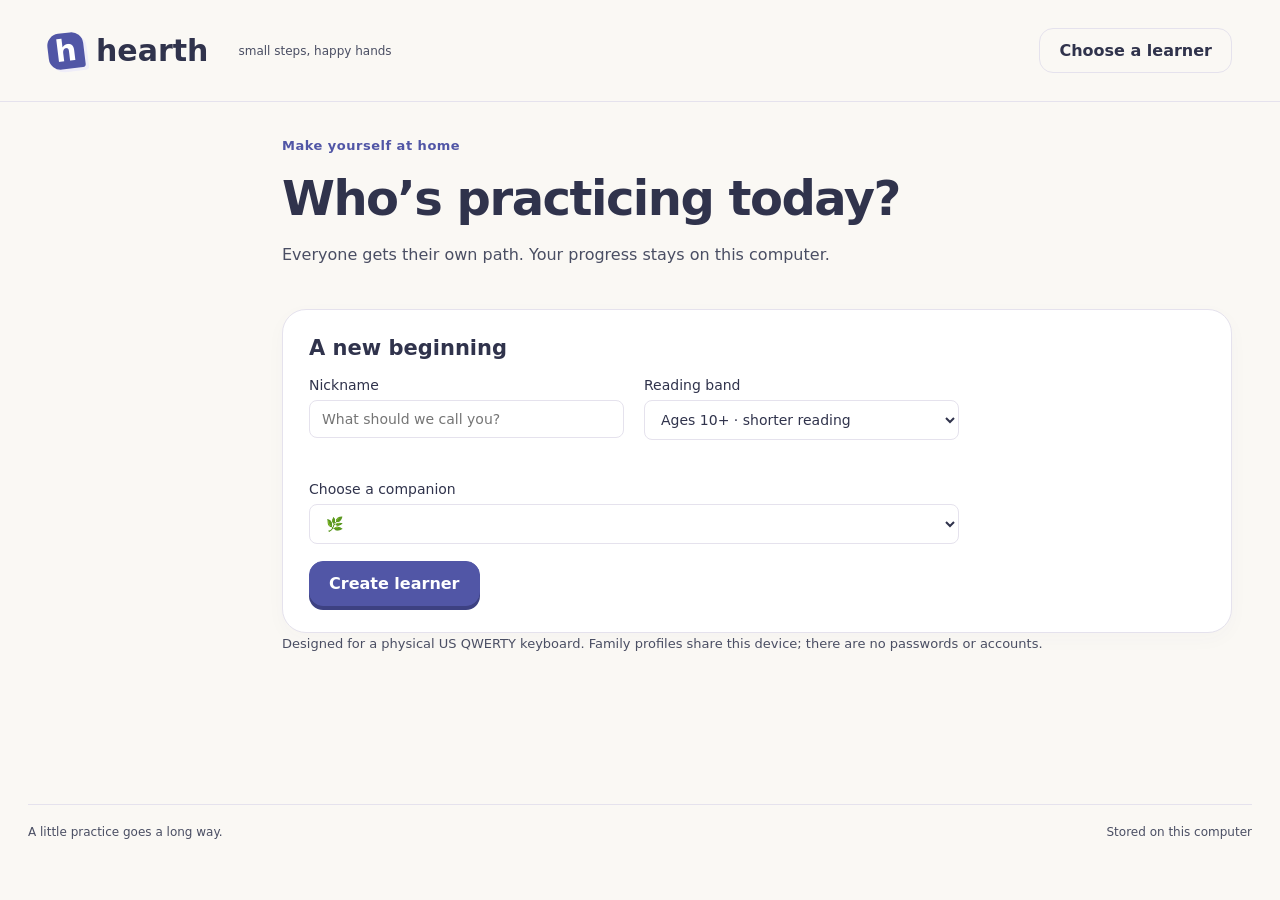
==== commit 562c8045: "update UI" ====
--- a/index.html
+++ b/index.html
@@ -3,11 +3,11 @@
   <head>
     <meta charset="utf-8" />
     <meta name="viewport" content="width=device-width, initial-scale=1" />
-    <meta name="theme-color" content="#faf7f2" />
+    <meta name="theme-color" content="#faf8f4" />
     <title>Hearth · Typing for everyone</title>
     <link rel="icon" href="favicon.svg" type="image/svg+xml" />
-    <link rel="stylesheet" href="style.css?v=8" />
-    <script type="module" src="app.js?v=13"></script>
+    <link rel="stylesheet" href="style.css?v=10" />
+    <script type="module" src="app.js?v=15"></script>
   </head>
   <body>
     <a class="skip-link" id="skip-link" href="#main">Skip to typing</a>
@@ -27,6 +27,7 @@
     <footer>
       <span>A little practice goes a long way.</span
       ><span id="save-status" role="status">Stored on this computer</span>
+      <button id="reconnect-household" hidden>Reload saved household</button>
     </footer>
   </body>
 </html>
--- a/style.css
+++ b/style.css
@@ -8,45 +8,51 @@
     BlinkMacSystemFont,
     "Segoe UI",
     sans-serif;
-  color: #30334c;
-  background: #faf7f2;
+  color: var(--ink);
+  background: var(--page);
   font-synthesis: none;
+  /* Hearth Indigo: warm ivory, white surfaces, and quiet lavender. */
+  --ink: #30334c;
   --paper: #ffffff;
+  --on-brand: #ffffff;
   --muted: #4a4e63;
-  --line: #e3e2ed;
-  --brand: #4d51a8;
-  --brand-shadow: #34377f;
-  --soft: #efedfc;
+  --line: #e5e2ed;
+  --brand: #5156a6;
+  --brand-shadow: #3d4182;
+  --brand-halo: #5156a629;
+  --soft: #efedf8;
+  --complete: #f1f7f3;
   --error: #b03545;
-  --page: #faf7f2;
+  --page: #faf8f4;
   --ok: #2f6f55;
   --ok-bg: #dcefe6;
   --warn: #8a6420;
   --warn-bg: #fde8c4;
   --bad-bg: #f6c4c0;
-  --star: #c3922a;
+  --star: #946b19;
+  --star-fill: #f3d27a;
 }
 * {
   box-sizing: border-box;
 }
 body {
   margin: 0;
-  background-image:
-    radial-gradient(ellipse at 90% 0%, #e7e2ff70, transparent 45%),
-    radial-gradient(ellipse at 0% 45%, #ffe7d550, transparent 40%);
+  background: var(--page);
 }
 [hidden] {
   display: none !important;
 }
 html[data-theme="dark"] {
-  color: #eeedf6;
-  background: #1c1d2e;
+  --ink: #eeedf6;
   --paper: #2a2c42;
+  --on-brand: #1c1d2e;
   --muted: #c5c6d8;
   --line: #3d3f5a;
   --brand: #a8abd8;
   --brand-shadow: #5c5f99;
+  --brand-halo: #a8abd833;
   --soft: #35375a;
+  --complete: #2d3a38;
   --error: #ffb5a6;
   --page: #1c1d2e;
   --ok: #8fd4b5;
@@ -55,6 +61,7 @@
   --warn-bg: #4a3d28;
   --bad-bg: #6a3434;
   --star: #e6c07b;
+  --star-fill: #e6c07b;
 }
 a {
   color: inherit;
@@ -92,7 +99,7 @@
 button.primary {
   box-shadow: 0 4px 0 var(--brand-shadow);
   background: var(--brand);
-  color: var(--paper);
+  color: var(--on-brand);
   border-color: var(--brand);
 }
 button.subtle {
@@ -102,7 +109,7 @@
   color: var(--error);
 }
 :focus-visible {
-  outline: 3px solid #a27622;
+  outline: 3px solid var(--brand);
   outline-offset: 4px;
 }
 header {
@@ -125,7 +132,7 @@
 }
 .brand-mark {
   background: var(--brand);
-  color: var(--paper);
+  color: var(--on-brand);
   width: 36px;
   height: 36px;
   text-align: center;
@@ -205,7 +212,7 @@
   padding: 42px;
   border: 1px solid var(--line);
   border-radius: 28px;
-  background: linear-gradient(120deg, #fff0db 0%, #fff4ea 45%, #ede5ff 100%);
+  background: var(--paper);
   box-shadow: 0 12px 32px #5550760b;
   position: relative;
   overflow: hidden;
@@ -338,7 +345,7 @@
   margin-bottom: 22px;
   border: 1px solid var(--line);
   border-radius: 28px;
-  background: linear-gradient(120deg, #fff0db 0%, #fff4ea 45%, #ede5ff 100%);
+  background: var(--paper);
   box-shadow: 0 12px 32px #5550760b;
 }
 .course-now h2 {
@@ -355,7 +362,7 @@
   justify-content: flex-end;
 }
 .course-now.is-complete {
-  background: linear-gradient(120deg, #e5f3ee, #ede5ff);
+  background: var(--complete);
 }
 .course-stats {
   display: flex;
@@ -397,18 +404,12 @@
   font-weight: 700;
 }
 .course-path .is-complete button {
-  border-color: #7aa792;
+  border-color: var(--ok);
 }
 .course-level {
   margin-bottom: 28px;
   padding: 8px 0 4px;
-  border-top: 4px solid #e2d6fb;
-}
-#level-intermediate {
-  border-top-color: #f6d2ae;
-}
-#level-advanced {
-  border-top-color: #bfe2d9;
+  border-top: 4px solid var(--line);
 }
 .course-level-header {
   display: flex;
@@ -439,7 +440,7 @@
   margin: 8px 0 4px;
 }
 .course-level.is-current {
-  background: linear-gradient(180deg, #efedfc55, transparent 48px);
+  background: linear-gradient(180deg, var(--soft), transparent 48px);
   margin-left: -12px;
   margin-right: -12px;
   padding-left: 12px;
@@ -538,8 +539,8 @@
   flex-shrink: 0;
 }
 .lesson-mark.is-check {
-  background: #3d8b6e;
-  box-shadow: inset 0 0 0 2px #3d8b6e;
+  background: var(--ok);
+  box-shadow: inset 0 0 0 2px var(--ok);
 }
 .lesson-mark.is-check::after {
   content: "";
@@ -548,13 +549,13 @@
   top: 4px;
   width: 7px;
   height: 11px;
-  border-right: 2.5px solid #fff;
-  border-bottom: 2.5px solid #fff;
+  border-right: 2.5px solid var(--page);
+  border-bottom: 2.5px solid var(--page);
   transform: rotate(40deg);
 }
 .lesson-mark.is-mastered {
   background: var(--brand);
-  box-shadow: 0 0 0 3px #8073c32b;
+  box-shadow: 0 0 0 3px var(--brand-halo);
 }
 .lesson-mark.is-skipped {
   background: var(--soft);
@@ -579,7 +580,7 @@
   left: 8px;
   top: 6px;
   border: 5px solid transparent;
-  border-left: 8px solid var(--page);
+  border-left: 8px solid var(--on-brand);
   border-right-width: 0;
 }
 .lesson-mark.is-progress {
@@ -669,11 +670,11 @@
   letter-spacing: -1px;
 }
 .lesson-stars .filled {
-  color: #c3922a;
+  color: var(--star);
 }
 .lesson-next-tag {
   background: var(--brand);
-  color: var(--page);
+  color: var(--on-brand);
   border-radius: 999px;
   padding: 2px 8px;
   font-size: 10px;
@@ -685,10 +686,10 @@
 }
 .lesson-card.is-done,
 .lesson-card.is-mastered {
-  background: #f6fbf8;
+  background: var(--complete);
 }
 .lesson-card.is-skipped {
-  background: #f4f3f8;
+  background: var(--soft);
 }
 details {
   border-bottom: 1px solid var(--line);
@@ -747,8 +748,8 @@
   box-shadow: inset 0 0 0 1px #e08a84;
 }
 .char.cursor {
-  background: var(--warn-bg);
-  color: inherit;
+  background: var(--soft);
+  color: var(--ink);
   box-shadow: inset 0 -3px 0 var(--brand);
 }
 .word-run {
@@ -799,7 +800,7 @@
   z-index: 2;
   transform: translateX(-50%);
   background: var(--brand);
-  color: var(--paper);
+  color: var(--on-brand);
   border-color: var(--brand);
   border-radius: 999px;
   padding: 8px 14px 8px 12px;
@@ -839,6 +840,7 @@
   gap: 5px;
 }
 .key {
+  position: relative;
   width: 44px;
   height: 44px;
   border: 1px solid var(--line);
@@ -853,10 +855,62 @@
 }
 .key.target {
   background: var(--brand);
-  color: var(--paper);
+  color: var(--on-brand);
 }
 .key.home {
   text-decoration: underline;
+}
+.key-shift {
+  position: absolute;
+  top: 1px;
+  left: 4px;
+  font-size: 8px;
+  line-height: 1;
+  text-decoration: none;
+}
+/* The same colours connect each key to its labelled finger. */
+#hints [data-finger="left-little"] { --finger-colour: #f5ced8; }
+#hints [data-finger="left-ring"] { --finger-colour: #f5ddba; }
+#hints [data-finger="left-middle"] { --finger-colour: #eee8a9; }
+#hints [data-finger="left-index"] { --finger-colour: #cce9ca; }
+#hints [data-finger="right-index"] { --finger-colour: #bce7e4; }
+#hints [data-finger="right-middle"] { --finger-colour: #ccdef7; }
+#hints [data-finger="right-ring"] { --finger-colour: #ddcff4; }
+#hints [data-finger="right-little"] { --finger-colour: #efcfeb; }
+#hints [data-finger="thumbs"] { --finger-colour: #e0e3e9; }
+html[data-theme="dark"] #hints [data-finger="left-little"] { --finger-colour: #633447; }
+html[data-theme="dark"] #hints [data-finger="left-ring"] { --finger-colour: #65482c; }
+html[data-theme="dark"] #hints [data-finger="left-middle"] { --finger-colour: #56512b; }
+html[data-theme="dark"] #hints [data-finger="left-index"] { --finger-colour: #34583a; }
+html[data-theme="dark"] #hints [data-finger="right-index"] { --finger-colour: #2c5658; }
+html[data-theme="dark"] #hints [data-finger="right-middle"] { --finger-colour: #354e70; }
+html[data-theme="dark"] #hints [data-finger="right-ring"] { --finger-colour: #50406c; }
+html[data-theme="dark"] #hints [data-finger="right-little"] { --finger-colour: #633d60; }
+html[data-theme="dark"] #hints [data-finger="thumbs"] { --finger-colour: #484c5a; }
+#hints .key[data-finger]:not(.target),
+.finger-legend [data-finger] {
+  background: var(--finger-colour);
+  color: var(--ink);
+}
+.finger-legend {
+  display: flex;
+  flex-wrap: wrap;
+  justify-content: center;
+  gap: 4px;
+  margin: 10px auto 0;
+}
+.finger-legend span {
+  border: 1px solid var(--line);
+  border-radius: 5px;
+  padding: 3px 6px;
+  font-size: 11px;
+  line-height: 1.3;
+  text-transform: capitalize;
+}
+.finger-legend .is-active {
+  outline: 2px solid var(--brand);
+  outline-offset: 1px;
+  font-weight: 700;
 }
 .key.space {
   width: 240px;
@@ -933,7 +987,7 @@
   max-width: 90vw;
   border-radius: 10px;
   background: var(--brand);
-  color: var(--paper);
+  color: var(--on-brand);
   box-shadow: 0 4px 25px #0002;
   display: none;
   z-index: 5;
@@ -1050,11 +1104,11 @@
 }
 .brand-mark {
   transform: rotate(-7deg);
-  box-shadow: 3px 3px 0 #ddd9fa;
+  box-shadow: 3px 3px 0 var(--soft);
 }
 .hero .eyebrow {
   display: inline-block;
-  background: #ffffffad;
+  background: var(--soft);
   padding: 7px 12px;
   border-radius: 24px;
 }
@@ -1063,26 +1117,11 @@
   letter-spacing: -0.7px;
 }
 .hero-art span {
-  background: #fff9ef;
-  box-shadow: 0 4px 0 #cabcca45;
-}
-.hero-art span:nth-child(3n + 1) {
-  background: #ffe1bd;
-}
-.hero-art span:nth-child(3n + 2) {
-  background: #e0d6ff;
-}
-.hero-art span:nth-child(3n) {
-  background: #d3eee4;
-}
-.grid .card:nth-child(3n + 1) {
-  border-top: 4px solid #e2d6fb;
-}
-.grid .card:nth-child(3n + 2) {
-  border-top: 4px solid #f6d2ae;
-}
-.grid .card:nth-child(3n) {
-  border-top: 4px solid #bfe2d9;
+  background: var(--soft);
+  box-shadow: 0 4px 0 var(--line);
+}
+.grid .card {
+  border-top: 4px solid var(--line);
 }
 .profile-card {
   border-radius: 24px;
@@ -1114,52 +1153,18 @@
   margin: 8px 0 10px;
   background: none;
 }
-.key-row:nth-child(1) .key {
-  background: #fff1dd;
-}
-.key-row:nth-child(2) .key {
-  background: #f1eaff;
-}
-.key-row:nth-child(3) .key {
-  background: #e5f3ee;
-}
-.key-row:nth-child(4) .key {
-  background: #ffebed;
+.key.home,
+.key.space {
+  background: var(--soft);
 }
 .key-row .key.target {
   background: var(--brand);
-  color: var(--paper);
-  box-shadow: 0 0 0 3px #8073c32b;
-}
-html[data-theme="dark"] .hero,
-html[data-theme="dark"] .course-now {
-  background: linear-gradient(120deg, #2a2c42, #35315a);
-}
-html[data-theme="dark"] .lesson-card.is-done,
-html[data-theme="dark"] .lesson-card.is-mastered {
-  background: #2d3a38;
-}
-html[data-theme="dark"] .lesson-card.is-skipped {
-  background: #2a2c42;
-}
-html[data-theme="dark"] .course-level.is-current {
-  background: linear-gradient(180deg, #35375a88, transparent 48px);
-}
-html[data-theme="dark"] .hero .eyebrow {
-  background: #2a2c42;
-}
-html[data-theme="dark"] .hero-art span,
-html[data-theme="dark"] .key-row .key {
-  background: var(--soft);
-}
-html[data-theme="dark"] .key-row .key.target {
-  background: var(--brand);
-}
-html[data-theme="dark"] button.primary {
-  box-shadow: 0 4px 0 var(--brand-shadow);
-}
-html[data-theme="dark"] .start-cue {
-  box-shadow: 0 6px 18px #0006;
+  color: var(--on-brand);
+  border-color: var(--brand);
+  outline: 2px solid var(--brand);
+  outline-offset: 2px;
+  box-shadow: 0 0 0 5px var(--brand-halo);
+  font-weight: 800;
 }
 @media (prefers-reduced-motion: reduce) {
   *,
@@ -1231,6 +1236,7 @@
   width: 100%;
   margin: 0 auto;
   padding: 16px 24px 0;
+  overflow-y: auto;
 }
 .lesson-mode .lesson-panel,
 .lesson-mode .preview,
@@ -1375,13 +1381,13 @@
   min-height: 0;
   font-size: 13px;
   border-radius: 999px;
-  color: var(--paper);
+  color: var(--on-brand);
   background: var(--brand);
   border-color: var(--brand);
 }
 .lesson-mode .start-cue:hover {
   background: var(--brand);
-  color: var(--paper);
+  color: var(--on-brand);
 }
 .lesson-cue {
   margin: 8px 0 10px;
@@ -1513,7 +1519,7 @@
   top: -40px;
   z-index: 10;
   background: var(--brand);
-  color: var(--paper);
+  color: var(--on-brand);
   padding: 8px 12px;
   border-radius: 8px;
 }
@@ -1543,6 +1549,8 @@
   padding: 28px;
   max-width: 28rem;
   width: min(92vw, 28rem);
+  max-height: 90dvh;
+  overflow-y: auto;
 }
 .preview {
   background: var(--soft);
@@ -1677,7 +1685,13 @@
   .lesson-mode .key {
     width: clamp(16px, 4.2vw, 22px);
     height: 28px;
+    padding-top: 10px;
     font-size: 10px;
+  }
+  .key-shift {
+    top: 2px;
+    left: 2px;
+    font-size: 6px;
   }
   .lesson-mode .key-row {
     gap: 2px;
@@ -1706,11 +1720,10 @@
 }
 
 body.results-mode {
-  height: 100dvh;
-  overflow: hidden;
+  min-height: 100dvh;
   display: flex;
   flex-direction: column;
-  background: #3d4a7c;
+  background: var(--page);
   background-image: none;
 }
 .results-mode > header,
@@ -1739,13 +1752,9 @@
   min-height: 0;
   display: flex;
   flex-direction: column;
-  background: #3d4a7c;
-  color: #f4f5fb;
-  overflow: auto;
-}
-html[data-theme="dark"] body.results-mode,
-html[data-theme="dark"] .summary {
-  background: #2a3158;
+  background: var(--page);
+  color: var(--ink);
+  min-width: 0;
 }
 .summary-bar {
   display: flex;
@@ -1757,14 +1766,11 @@
   width: 100%;
   padding: 12px 28px;
   background: var(--paper);
-  color: #30334c;
+  color: var(--ink);
   flex-shrink: 0;
   align-self: stretch;
   border-bottom: 1px solid var(--line);
   border-radius: 0;
-}
-html[data-theme="dark"] .summary-bar {
-  color: #eeedf6;
 }
 .summary-bar h1 {
   margin: 0;
@@ -1779,12 +1785,14 @@
   white-space: nowrap;
 }
 .summary-stage {
+  --summary-dial: clamp(112px, 22dvh, 176px);
+  --summary-star: clamp(32px, 6dvh, 52px);
   flex: 1 1 auto;
   display: flex;
   flex-direction: column;
   align-items: center;
   justify-content: center;
-  padding: 28px 24px 12px;
+  padding: 12px 24px;
   min-height: 0;
 }
 .summary-stars {
@@ -1792,24 +1800,24 @@
   justify-content: center;
   align-items: flex-start;
   gap: clamp(8px, 1.6vw, 20px);
-  height: 118px;
-  margin: 8px 0 32px;
+  height: calc(var(--summary-star) + 20px);
+  margin: 0 0 8px;
 }
 .summary-star {
   --tilt: 0deg;
   --drop: 0px;
-  width: 64px;
-  height: 64px;
+  width: var(--summary-star);
+  height: var(--summary-star);
   opacity: 0;
   transform: translateY(var(--drop)) rotate(var(--tilt)) scale(0.45);
 }
 .summary-star:nth-child(1) {
   --tilt: -34deg;
-  --drop: 28px;
+  --drop: 16px;
 }
 .summary-star:nth-child(2) {
   --tilt: -17deg;
-  --drop: 10px;
+  --drop: 6px;
 }
 .summary-star:nth-child(3) {
   --tilt: 0deg;
@@ -1817,11 +1825,11 @@
 }
 .summary-star:nth-child(4) {
   --tilt: 17deg;
-  --drop: 10px;
+  --drop: 6px;
 }
 .summary-star:nth-child(5) {
   --tilt: 34deg;
-  --drop: 28px;
+  --drop: 16px;
 }
 .summary.is-ready .summary-star {
   animation: summary-pop 0.48s cubic-bezier(0.22, 1.35, 0.36, 1) forwards;
@@ -1851,19 +1859,19 @@
   display: block;
   width: 100%;
   height: 100%;
-  filter: drop-shadow(0 4px 0 #c8cde0);
+  filter: drop-shadow(0 4px 0 var(--line));
 }
 .summary-star svg path {
-  fill: #eef0f7;
-  stroke: #d5dae8;
+  fill: var(--soft);
+  stroke: var(--line);
   stroke-width: 1.2;
 }
 .summary-star.is-filled svg {
-  filter: drop-shadow(0 4px 0 #c3922a);
+  filter: drop-shadow(0 4px 0 var(--star));
 }
 .summary-star.is-filled svg path {
-  fill: #f3d27a;
-  stroke: #e2b84a;
+  fill: var(--star-fill);
+  stroke: var(--star);
 }
 .summary-gauges {
   display: flex;
@@ -1881,10 +1889,10 @@
   min-width: 0;
 }
 .summary-gauge h2 {
-  margin: 12px 0 0;
+  margin: 8px 0 0;
   font-size: 15px;
   font-weight: 600;
-  color: #fff;
+  color: var(--ink);
   text-transform: lowercase;
   letter-spacing: 0.02em;
 }
@@ -1892,19 +1900,19 @@
   position: relative;
   display: grid;
   place-items: center;
-  width: 196px;
-  height: 196px;
+  width: var(--summary-dial);
+  height: var(--summary-dial);
   border-radius: 50%;
-  background: #33406e;
+  background: var(--paper);
 }
 .summary-gauge.is-accuracy .gauge-dial,
 .summary-gauge.is-speed .gauge-dial {
-  box-shadow: 0 0 0 3px #e2b84a;
+  box-shadow: 0 0 0 1px var(--line);
 }
 .summary-gauge.is-duration .gauge-dial {
-  width: 136px;
-  height: 136px;
-  background: #3a4876;
+  width: calc(var(--summary-dial) * 0.72);
+  height: calc(var(--summary-dial) * 0.72);
+  background: var(--paper);
 }
 .gauge-svg {
   grid-area: 1 / 1;
@@ -1918,27 +1926,29 @@
   stroke-width: 10;
 }
 .gauge-track {
-  stroke: #2c365f;
+  stroke: var(--soft);
 }
 .gauge-value {
   stroke-linecap: round;
   transition: stroke-dashoffset 1.15s cubic-bezier(0.22, 1, 0.36, 1);
 }
 .gauge-value.is-accuracy {
-  stroke: #c5d4f5;
+  stroke: var(--brand);
 }
 .gauge-value.is-duration {
-  stroke: #8ea0d4;
+  stroke: var(--brand);
   stroke-width: 8;
 }
 .gauge-value.is-speed {
-  stroke: url(#summary-speed);
+  stroke: var(--brand);
 }
 .gauge-readout {
   grid-area: 1 / 1;
   z-index: 1;
   text-align: center;
-  padding: 0 18px;
+  padding: 0 8px;
+  min-width: 0;
+  width: 100%;
 }
 .gauge-readout strong {
   display: block;
@@ -1946,18 +1956,24 @@
   font-weight: 800;
   letter-spacing: -1.5px;
   line-height: 1;
-  color: #fff;
+  color: var(--ink);
   font-variant-numeric: tabular-nums;
 }
 .summary-gauge.is-duration .gauge-readout strong {
   font-size: 30px;
+}
+.summary-gauge.is-duration .gauge-readout {
+  padding: 0 4px;
 }
 .gauge-sub {
   display: block;
   margin-top: 6px;
   font-size: 11px;
   line-height: 1.3;
-  color: #c5cbe0;
+  color: var(--muted);
+}
+.summary-gauge.is-duration .gauge-sub {
+  white-space: nowrap;
 }
 .gauge-aside {
   position: absolute;
@@ -1966,7 +1982,7 @@
   margin: 0;
   font-size: 11px;
   line-height: 1.3;
-  color: #b7c3e6;
+  color: var(--muted);
 }
 .gauge-aside.is-start {
   right: calc(100% + 10px);
@@ -1977,27 +1993,27 @@
   text-align: left;
 }
 .summary-score {
-  margin-top: 22px;
+  margin-top: 12px;
   text-align: center;
 }
 .summary-score strong {
   display: block;
-  font-size: 56px;
+  font-size: clamp(32px, 6dvh, 48px);
   font-weight: 800;
   letter-spacing: -2px;
   line-height: 1;
-  color: #fff;
+  color: var(--ink);
   font-variant-numeric: tabular-nums;
 }
 .summary-score p {
-  margin: 8px auto 0;
-  padding-top: 8px;
-  border-top: 2px solid #fff;
-  width: max-content;
+  margin: 6px auto 0;
+  padding-top: 6px;
+  border-top: 2px solid var(--line);
+  max-width: 100%;
   font-size: 11px;
   letter-spacing: 0.18em;
   text-transform: uppercase;
-  color: #fff;
+  color: var(--ink);
 }
 .summary-follow {
   flex-shrink: 0;
@@ -2010,34 +2026,33 @@
 .summary-follow p,
 .summary-follow .small,
 .summary-follow label {
-  color: #d5dbed;
+  color: var(--muted);
 }
 .summary-follow .banner {
-  background: #33406e;
-  border-left-color: #e2b84a;
-  color: #eef1fb;
-  margin: 10px 0 12px;
+  background: var(--soft);
+  border-left-color: var(--brand);
+  color: var(--ink);
+  margin: 6px 0 10px;
+  padding: 10px 14px;
 }
 .summary-follow .actions {
-  margin-top: 12px;
+  margin-top: 10px;
 }
 .results-mode .summary-follow button {
-  background: transparent;
-  color: #f4f5fb;
-  border-color: #ffffff44;
+  padding: 9px 14px;
+  background: var(--paper);
+  color: var(--ink);
+  border-color: var(--line);
   box-shadow: none;
 }
 .results-mode .summary-follow button:hover {
-  background: #4a578c;
-  border-color: #fff;
+  background: var(--soft);
+  border-color: var(--ink);
 }
 .results-mode .summary-follow button.primary {
-  background: #f4f5fb;
-  color: #3d4a7c;
-  border-color: #f4f5fb;
-}
-.results-mode .summary-follow button.primary:hover {
-  background: #fff;
+  background: var(--brand);
+  color: var(--on-brand);
+  border-color: var(--brand);
 }
 .no-motion .summary-star {
   opacity: 1;
@@ -2055,14 +2070,6 @@
   .gauge-aside {
     display: none;
   }
-  .gauge-dial {
-    width: 160px;
-    height: 160px;
-  }
-  .summary-gauge.is-duration .gauge-dial {
-    width: 118px;
-    height: 118px;
-  }
   .gauge-readout strong {
     font-size: 34px;
   }
@@ -2075,10 +2082,10 @@
     font-size: 14px;
   }
   .summary-stage {
-    padding: 16px 12px 8px;
+    --summary-dial: clamp(84px, 25vw, 128px);
+    padding: 12px;
   }
   .summary-stars {
-    height: 72px;
     gap: 6px;
   }
   .summary-star {
@@ -2086,17 +2093,15 @@
     height: 36px;
   }
   .summary-gauges {
-    flex-wrap: wrap;
-    gap: 16px;
+    gap: 10px;
   }
   .summary-gauge.is-duration {
-    order: -1;
-    width: 100%;
+    flex-shrink: 0;
   }
   .gauge-dial,
   .summary-gauge.is-duration .gauge-dial {
-    width: 128px;
-    height: 128px;
+    width: var(--summary-dial);
+    height: var(--summary-dial);
   }
   .gauge-readout strong,
   .summary-gauge.is-duration .gauge-readout strong {
@@ -2109,3 +2114,48 @@
     padding: 4px 16px 18px;
   }
 }
+.summary-scoring {
+  margin-top: 10px;
+  padding: 0;
+  border: 0;
+}
+.summary-scoring p {
+  margin: 8px 0 0;
+}
+@media (max-height: 650px) and (min-width: 701px) {
+  .summary-stage {
+    --summary-dial: 116px;
+    --summary-star: 32px;
+    padding-top: 8px;
+    padding-bottom: 8px;
+  }
+  .gauge-readout strong { font-size: 32px; }
+  .summary-gauge.is-duration .gauge-readout strong { font-size: 24px; }
+}
+
+/* Recovery and learning feedback remain readable at large text sizes. */
+[hidden] { display: none !important; }
+.exercise-progress { display: flex; flex-wrap: wrap; gap: 4px 12px; align-items: center; font-size: 12px; margin-top: 6px; flex-shrink: 0; }
+.exercise-progress progress { width: 120px; height: 8px; margin: 0; }
+#character-description { margin: 0 0 8px; font-size: 12px; line-height: 1.35; flex-shrink: 0; overflow-wrap: anywhere; }
+.result-recommendation { padding: 12px 24px 4px; text-align: center; color: var(--ink); flex-shrink: 0; }
+.result-recommendation h2 { margin: 0; font-size: 22px; }
+.result-recommendation p { margin: 6px 0 0; }
+.passage-row { display: flex; flex-wrap: wrap; align-items: center; gap: 8px; padding: 12px 0; border-bottom: 1px solid var(--line); }
+.passage-row strong { flex: 1 1 180px; overflow-wrap: anywhere; }
+#normalized-text { white-space: pre-wrap; overflow-wrap: anywhere; max-height: 180px; overflow: auto; }
+.heatmap button.key { min-width: 0; padding: 2px; font-size: 13px; height: auto; min-height: 36px; }
+caption { text-align: left; padding: 8px 0; }
+.char.wrong { text-decoration: underline wavy; }
+@media (max-height: 480px), (max-width: 360px) {
+  body.lesson-mode { height: auto; min-height: 100dvh; overflow: auto; }
+  .lesson-mode main, .lesson-workspace { flex: none; }
+  .lesson-mode .typing-stage { min-height: 150px; }
+  .lesson-mode .typing-box { height: 180px; }
+  .lesson-panel { flex-wrap: wrap; height: auto; min-height: 48px; }
+  .lesson-controls { flex-wrap: wrap; }
+}
+.result-recommendation h2 { color: inherit; }
+.finger-card .tag { white-space: normal; max-width: 100%; line-height: 1.4; overflow-wrap: break-word; }
+.onboarding { margin-bottom: 16px; }
+.onboarding > details { margin-top: 16px; }
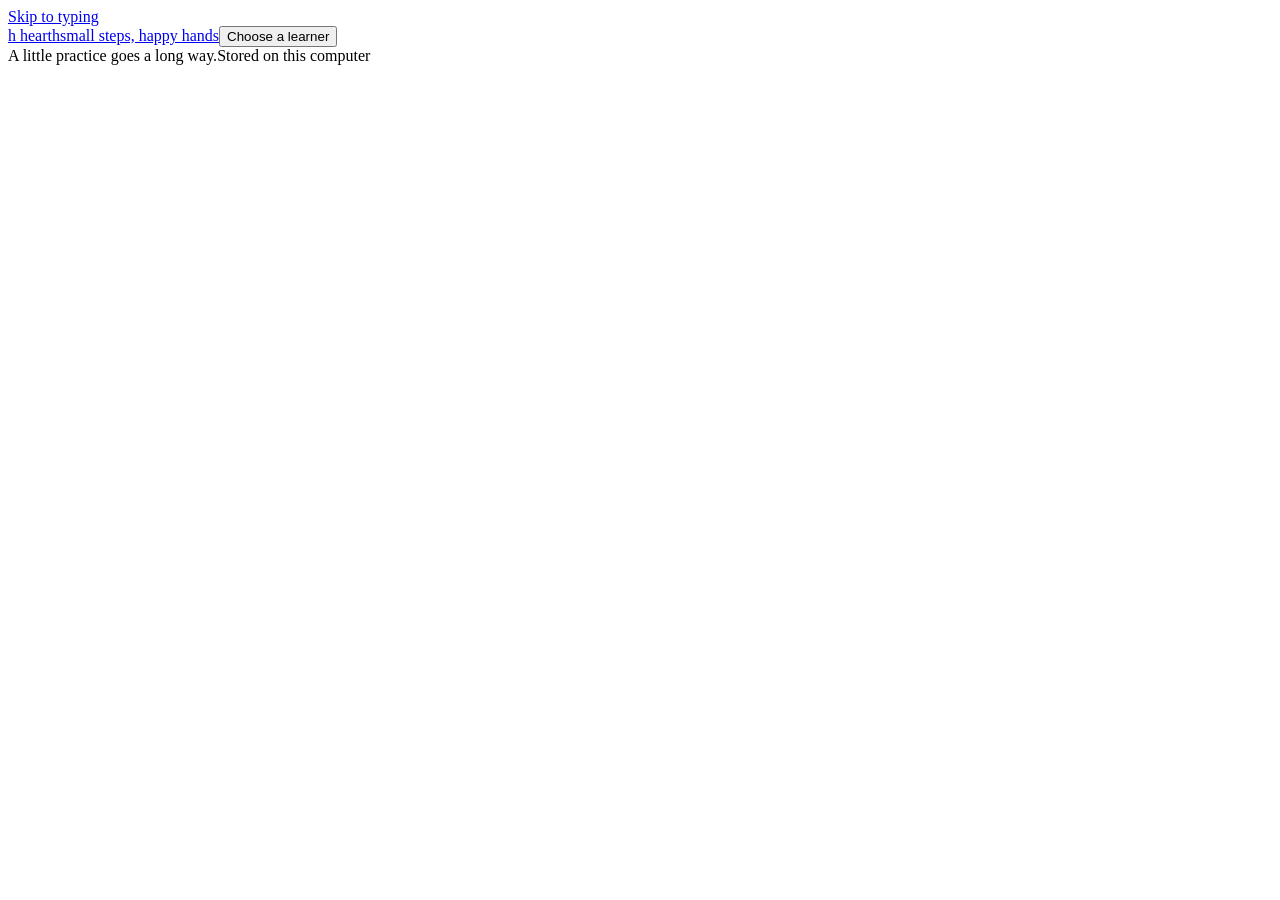
==== commit 50d7c374: "Add versioned course catalogs" ====
--- a/index.html
+++ b/index.html
@@ -6,8 +6,8 @@
     <meta name="theme-color" content="#faf8f4" />
     <title>Hearth · Typing for everyone</title>
     <link rel="icon" href="favicon.svg" type="image/svg+xml" />
-    <link rel="stylesheet" href="style.css?v=10" />
-    <script type="module" src="app.js?v=15"></script>
+    <link rel="stylesheet" href="releases/bc6566b9cea74a04efde/style.css" />
+    <script type="module" src="releases/bc6566b9cea74a04efde/bootstrap.js"></script>
   </head>
   <body>
     <a class="skip-link" id="skip-link" href="#main">Skip to typing</a>
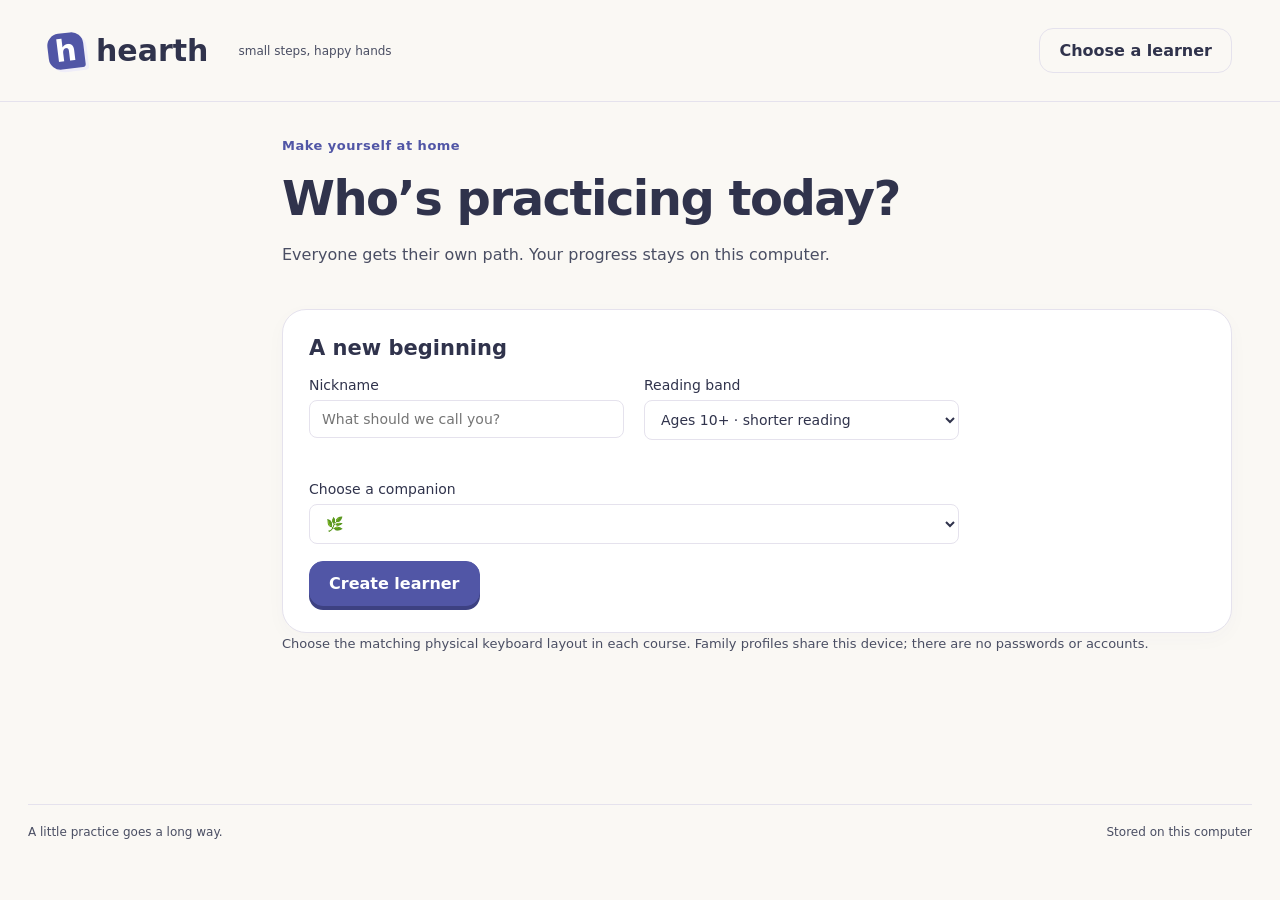
==== commit e865af70: "Add multi-course curriculum support" ====
--- a/index.html
+++ b/index.html
@@ -6,8 +6,8 @@
     <meta name="theme-color" content="#faf8f4" />
     <title>Hearth · Typing for everyone</title>
     <link rel="icon" href="favicon.svg" type="image/svg+xml" />
-    <link rel="stylesheet" href="releases/bc6566b9cea74a04efde/style.css" />
-    <script type="module" src="releases/bc6566b9cea74a04efde/bootstrap.js"></script>
+    <link rel="stylesheet" href="style.css?v=10" />
+    <script type="module" src="bootstrap.js?v=1"></script>
   </head>
   <body>
     <a class="skip-link" id="skip-link" href="#main">Skip to typing</a>
--- a/style.css
+++ b/style.css
@@ -0,0 +1,2191 @@
+:root {
+  font-family:
+    ui-rounded,
+    "SF Pro Rounded",
+    ui-sans-serif,
+    system-ui,
+    -apple-system,
+    BlinkMacSystemFont,
+    "Segoe UI",
+    sans-serif;
+  color: var(--ink);
+  background: var(--page);
+  font-synthesis: none;
+  /* Hearth Indigo: warm ivory, white surfaces, and quiet lavender. */
+  --ink: #30334c;
+  --paper: #ffffff;
+  --on-brand: #ffffff;
+  --muted: #4a4e63;
+  --line: #e5e2ed;
+  --brand: #5156a6;
+  --brand-shadow: #3d4182;
+  --brand-halo: #5156a629;
+  --soft: #efedf8;
+  --complete: #f1f7f3;
+  --error: #b03545;
+  --page: #faf8f4;
+  --ok: #2f6f55;
+  --ok-bg: #dcefe6;
+  --warn: #8a6420;
+  --warn-bg: #fde8c4;
+  --bad-bg: #f6c4c0;
+  --star: #946b19;
+  --star-fill: #f3d27a;
+}
+* {
+  box-sizing: border-box;
+}
+body {
+  margin: 0;
+  background: var(--page);
+}
+[hidden] {
+  display: none !important;
+}
+html[data-theme="dark"] {
+  --ink: #eeedf6;
+  --paper: #2a2c42;
+  --on-brand: #1c1d2e;
+  --muted: #c5c6d8;
+  --line: #3d3f5a;
+  --brand: #a8abd8;
+  --brand-shadow: #5c5f99;
+  --brand-halo: #a8abd833;
+  --soft: #35375a;
+  --complete: #2d3a38;
+  --error: #ffb5a6;
+  --page: #1c1d2e;
+  --ok: #8fd4b5;
+  --ok-bg: #2d433c;
+  --warn: #e6c07b;
+  --warn-bg: #4a3d28;
+  --bad-bg: #6a3434;
+  --star: #e6c07b;
+  --star-fill: #e6c07b;
+}
+a {
+  color: inherit;
+}
+button,
+input,
+select,
+textarea {
+  font: inherit;
+}
+button,
+.button {
+  cursor: pointer;
+  border: 1px solid var(--line);
+  border-radius: 14px;
+  padding: 12px 19px;
+  font-weight: 600;
+  transition:
+    transform 150ms ease,
+    box-shadow 150ms ease;
+  color: inherit;
+  background: var(--paper);
+  text-decoration: none;
+  display: inline-block;
+}
+button:hover,
+.button:hover {
+  border-color: var(--brand);
+  background: var(--soft);
+}
+button:disabled {
+  opacity: 0.5;
+  cursor: default;
+}
+button.primary {
+  box-shadow: 0 4px 0 var(--brand-shadow);
+  background: var(--brand);
+  color: var(--on-brand);
+  border-color: var(--brand);
+}
+button.subtle {
+  background: transparent;
+}
+button.danger {
+  color: var(--error);
+}
+:focus-visible {
+  outline: 3px solid var(--brand);
+  outline-offset: 4px;
+}
+header {
+  display: flex;
+  align-items: center;
+  justify-content: space-between;
+  max-width: 1320px;
+  margin: auto;
+  padding: 28px 48px;
+  border-bottom: 1px solid var(--line);
+}
+.brand {
+  display: flex;
+  gap: 12px;
+  align-items: center;
+  font-family: ui-rounded, "SF Pro Rounded", system-ui, sans-serif;
+  font-size: 30px;
+  text-decoration: none;
+  font-weight: bold;
+}
+.brand-mark {
+  background: var(--brand);
+  color: var(--on-brand);
+  width: 36px;
+  height: 36px;
+  text-align: center;
+  border-radius: 12px 12px 3px 12px;
+}
+.brand-note {
+  font:
+    12px ui-sans-serif,
+    system-ui;
+  color: var(--muted);
+  font-weight: normal;
+  margin-left: 18px;
+}
+.shell {
+  max-width: 1320px;
+  margin: auto;
+  display: grid;
+  grid-template-columns: 190px 1fr;
+  min-height: 78vh;
+  padding: 36px 48px;
+  gap: 44px;
+}
+nav {
+  display: flex;
+  flex-direction: column;
+  gap: 10px;
+  padding-top: 18px;
+}
+nav button {
+  text-align: left;
+  border: 0;
+  background: transparent;
+  padding: 14px 16px;
+  color: var(--muted);
+}
+nav button.active {
+  background: var(--soft);
+  color: inherit;
+  font-weight: 650;
+}
+main {
+  min-width: 0;
+}
+h1,
+h2,
+h3,
+p {
+  margin-top: 0;
+}
+h1 {
+  font-family: ui-rounded, "SF Pro Rounded", system-ui, sans-serif;
+  font-size: clamp(32px, 4vw, 48px);
+  font-weight: 780;
+  letter-spacing: -1.5px;
+  line-height: 1.15;
+  margin-bottom: 16px;
+}
+h2 {
+  font-size: 21px;
+  font-weight: 600;
+}
+h3 {
+  font-size: 16px;
+}
+p {
+  line-height: 1.65;
+  color: var(--muted);
+}
+.eyebrow {
+  letter-spacing: 0.5px;
+  font-size: 13px;
+  font-weight: 700;
+  color: var(--brand);
+  margin-bottom: 18px;
+}
+.hero {
+  padding: 42px;
+  border: 1px solid var(--line);
+  border-radius: 28px;
+  background: var(--paper);
+  box-shadow: 0 12px 32px #5550760b;
+  position: relative;
+  overflow: hidden;
+  margin-bottom: 25px;
+}
+.hero p {
+  max-width: 510px;
+}
+.hero-art {
+  float: right;
+  width: 155px;
+  height: 160px;
+  margin: 8px 0 0 18px;
+  display: grid;
+  grid-template-columns: repeat(3, 1fr);
+  gap: 8px;
+  transform: rotate(-8deg);
+}
+.hero-art span {
+  display: grid;
+  place-items: center;
+  background: var(--soft);
+  border: 1px solid var(--line);
+  border-bottom-width: 5px;
+  border-radius: 10px;
+  font:
+    700 23px ui-rounded,
+    system-ui;
+}
+.grid {
+  display: grid;
+  grid-template-columns: repeat(2, minmax(0, 1fr));
+  gap: 20px;
+  margin-bottom: 24px;
+}
+.grid.three {
+  grid-template-columns: repeat(3, minmax(0, 1fr));
+}
+.card {
+  background: var(--paper);
+  border: 1px solid var(--line);
+  padding: 26px;
+  border-radius: 24px;
+  box-shadow: 0 6px 20px #48426907;
+}
+.card p:last-child {
+  margin-bottom: 0;
+}
+.metric {
+  font-size: 34px;
+  font-family: ui-rounded, "SF Pro Rounded", system-ui, sans-serif;
+  display: block;
+  margin: 12px 0;
+}
+.small {
+  font-size: 13px;
+  color: var(--muted);
+}
+.actions {
+  display: flex;
+  gap: 10px;
+  flex-wrap: wrap;
+  align-items: center;
+  margin-top: 20px;
+}
+.row {
+  display: flex;
+  justify-content: space-between;
+  align-items: center;
+  gap: 16px;
+}
+.tag {
+  border-radius: 30px;
+  background: var(--soft);
+  padding: 5px 10px;
+  font-size: 12px;
+  white-space: nowrap;
+}
+progress {
+  height: 8px;
+  width: 100%;
+  accent-color: var(--brand);
+  margin: 14px 0;
+}
+label {
+  display: block;
+  font-size: 14px;
+  margin-bottom: 17px;
+}
+input,
+select,
+textarea {
+  display: block;
+  width: 100%;
+  padding: 10px 12px;
+  margin-top: 7px;
+  background: var(--paper);
+  color: inherit;
+  border: 1px solid var(--line);
+  border-radius: 8px;
+}
+input[type="checkbox"] {
+  display: inline;
+  width: auto;
+  margin: 0 8px 0 0;
+}
+textarea {
+  min-height: 135px;
+  resize: vertical;
+}
+form {
+  max-width: 650px;
+}
+.profile-card {
+  text-align: left;
+  padding: 24px;
+  width: 100%;
+}
+.avatar {
+  font-size: 32px;
+  display: block;
+  margin-bottom: 14px;
+}
+.course-now {
+  display: flex;
+  justify-content: space-between;
+  align-items: center;
+  gap: 20px;
+  padding: 28px 32px;
+  margin-bottom: 22px;
+  border: 1px solid var(--line);
+  border-radius: 28px;
+  background: var(--paper);
+  box-shadow: 0 12px 32px #5550760b;
+}
+.course-now h2 {
+  font-size: 26px;
+  letter-spacing: -0.6px;
+  margin-bottom: 6px;
+}
+.course-now p {
+  margin-bottom: 0;
+}
+.course-now .actions {
+  margin-top: 0;
+  flex-shrink: 0;
+  justify-content: flex-end;
+}
+.course-now.is-complete {
+  background: var(--complete);
+}
+.course-stats {
+  display: flex;
+  flex-wrap: wrap;
+  align-items: center;
+  gap: 8px 18px;
+  margin-bottom: 22px;
+  color: var(--muted);
+  font-size: 14px;
+}
+.course-stats strong {
+  color: inherit;
+  font-variant-numeric: tabular-nums;
+}
+.course-stats progress {
+  flex: 1;
+  min-width: 140px;
+  margin: 0;
+}
+.course-path {
+  display: grid;
+  grid-template-columns: repeat(3, minmax(0, 1fr));
+  gap: 10px;
+  list-style: none;
+  padding: 0;
+  margin: 0 0 28px;
+}
+.course-path button {
+  width: 100%;
+  text-align: left;
+  border-radius: 16px;
+  padding: 12px 14px;
+  box-shadow: 0 3px 0 var(--line);
+}
+.course-path .is-current button {
+  background: var(--soft);
+  border-color: var(--brand);
+  color: inherit;
+  font-weight: 700;
+}
+.course-path .is-complete button {
+  border-color: var(--ok);
+}
+.course-level {
+  margin-bottom: 28px;
+  padding: 8px 0 4px;
+  border-top: 4px solid var(--line);
+}
+.course-level-header {
+  display: flex;
+  justify-content: space-between;
+  align-items: flex-end;
+  gap: 20px;
+  margin: 18px 0 8px;
+}
+.course-level-header h2 {
+  font-size: 28px;
+  letter-spacing: -0.6px;
+  margin-bottom: 6px;
+}
+.course-level-header p:last-child {
+  margin-bottom: 0;
+}
+.course-level-meter {
+  min-width: 160px;
+  text-align: right;
+}
+.course-level-meter strong {
+  font:
+    700 22px ui-rounded,
+    system-ui;
+  font-variant-numeric: tabular-nums;
+}
+.course-level-meter progress {
+  margin: 8px 0 4px;
+}
+.course-level.is-current {
+  background: linear-gradient(180deg, var(--soft), transparent 48px);
+  margin-left: -12px;
+  margin-right: -12px;
+  padding-left: 12px;
+  padding-right: 12px;
+  border-radius: 18px;
+}
+.course-stage {
+  display: flex;
+  flex-direction: column;
+  border-bottom: 1px solid var(--line);
+  padding: 14px 0;
+}
+.course-stage summary {
+  display: flex;
+  align-items: baseline;
+  gap: 10px;
+  width: 100%;
+  padding: 6px 0 10px;
+  font-size: 18px;
+  font-weight: 650;
+  cursor: pointer;
+  list-style: none;
+}
+.course-stage summary .small {
+  margin-left: auto;
+}
+.course-stage summary::-webkit-details-marker {
+  display: none;
+}
+.course-stage summary::before {
+  content: "";
+  width: 8px;
+  height: 8px;
+  border-right: 2px solid var(--brand);
+  border-bottom: 2px solid var(--brand);
+  transform: rotate(-45deg);
+  margin-right: 2px;
+  flex-shrink: 0;
+  align-self: center;
+}
+.course-stage[open] summary::before {
+  transform: rotate(45deg);
+}
+.lesson-unit {
+  margin-top: 8px;
+  padding: 12px 4px 4px;
+}
+.lesson-unit h4 {
+  display: flex;
+  align-items: baseline;
+  gap: 8px;
+  margin: 0 0 10px;
+  font-size: 14px;
+  color: var(--muted);
+}
+.lesson-grid {
+  display: grid;
+  grid-template-columns: repeat(5, minmax(0, 1fr));
+  gap: 10px;
+}
+.lesson-card {
+  position: relative;
+  display: flex;
+  flex-direction: column;
+  align-items: stretch;
+  gap: 8px;
+  min-height: 148px;
+  padding: 12px 12px 14px;
+  border-radius: 18px;
+  text-align: left;
+  box-shadow: 0 4px 0 var(--line);
+  overflow: hidden;
+}
+.lesson-card:disabled {
+  opacity: 0.55;
+}
+.lesson-card-top {
+  display: flex;
+  align-items: center;
+  gap: 6px;
+  min-height: 22px;
+}
+.lesson-card-num {
+  font:
+    700 18px ui-rounded,
+    system-ui;
+  font-variant-numeric: tabular-nums;
+  line-height: 1;
+}
+.lesson-mark {
+  width: 22px;
+  height: 22px;
+  margin-left: auto;
+  border-radius: 50%;
+  position: relative;
+  flex-shrink: 0;
+}
+.lesson-mark.is-check {
+  background: var(--ok);
+  box-shadow: inset 0 0 0 2px var(--ok);
+}
+.lesson-mark.is-check::after {
+  content: "";
+  position: absolute;
+  left: 6px;
+  top: 4px;
+  width: 7px;
+  height: 11px;
+  border-right: 2.5px solid var(--page);
+  border-bottom: 2.5px solid var(--page);
+  transform: rotate(40deg);
+}
+.lesson-mark.is-mastered {
+  background: var(--brand);
+  box-shadow: 0 0 0 3px var(--brand-halo);
+}
+.lesson-mark.is-skipped {
+  background: var(--soft);
+  box-shadow: inset 0 0 0 2px var(--line);
+}
+.lesson-mark.is-skipped::after {
+  content: "";
+  position: absolute;
+  left: 5px;
+  top: 10px;
+  width: 12px;
+  height: 0;
+  border-top: 2px dashed var(--muted);
+}
+.lesson-mark.is-play,
+.lesson-mark.is-progress {
+  background: var(--brand);
+}
+.lesson-mark.is-play::after {
+  content: "";
+  position: absolute;
+  left: 8px;
+  top: 6px;
+  border: 5px solid transparent;
+  border-left: 8px solid var(--on-brand);
+  border-right-width: 0;
+}
+.lesson-mark.is-progress {
+  background: transparent;
+  box-shadow: inset 0 0 0 2px var(--brand);
+}
+.lesson-mark.is-progress::after {
+  content: "";
+  position: absolute;
+  inset: 5px 8px;
+  background: var(--brand);
+  border-radius: 1px;
+}
+.lesson-mark.is-locked {
+  background: var(--line);
+}
+.lesson-mark.is-locked::before,
+.lesson-mark.is-locked::after {
+  content: "";
+  position: absolute;
+  left: 50%;
+  transform: translateX(-50%);
+}
+.lesson-mark.is-locked::before {
+  top: 4px;
+  width: 8px;
+  height: 7px;
+  border: 2px solid var(--muted);
+  border-bottom: 0;
+  border-radius: 6px 6px 0 0;
+}
+.lesson-mark.is-locked::after {
+  top: 10px;
+  width: 12px;
+  height: 8px;
+  background: var(--muted);
+  border-radius: 2px;
+}
+.key-glyphs {
+  display: flex;
+  flex-wrap: wrap;
+  gap: 4px;
+  min-height: 42px;
+  align-items: center;
+}
+.key-glyph {
+  display: grid;
+  place-items: center;
+  min-width: 26px;
+  height: 28px;
+  padding: 0 6px;
+  border: 1px solid var(--line);
+  border-bottom-width: 3px;
+  border-radius: 8px;
+  background: var(--soft);
+  font:
+    700 13px ui-rounded,
+    ui-monospace,
+    monospace;
+}
+.key-glyph.wide {
+  min-width: 42px;
+}
+.key-glyph.is-space {
+  min-width: 52px;
+}
+.key-glyph.is-space::after {
+  content: "";
+  width: 28px;
+  height: 3px;
+  border-radius: 99px;
+  background: currentColor;
+  opacity: 0.35;
+}
+.lesson-card-title {
+  margin-top: auto;
+  font-size: 12px;
+  font-weight: 650;
+  line-height: 1.3;
+  overflow-wrap: anywhere;
+}
+.lesson-stars {
+  display: flex;
+  gap: 1px;
+  color: var(--line);
+  font-size: 13px;
+  letter-spacing: -1px;
+}
+.lesson-stars .filled {
+  color: var(--star);
+}
+.lesson-next-tag {
+  background: var(--brand);
+  color: var(--on-brand);
+  border-radius: 999px;
+  padding: 2px 8px;
+  font-size: 10px;
+  font-weight: 700;
+}
+.lesson-card.is-next {
+  border-color: var(--brand);
+  box-shadow: 0 5px 0 var(--brand-shadow);
+}
+.lesson-card.is-done,
+.lesson-card.is-mastered {
+  background: var(--complete);
+}
+.lesson-card.is-skipped {
+  background: var(--soft);
+}
+details {
+  border-bottom: 1px solid var(--line);
+  padding: 18px 0;
+}
+summary {
+  font-weight: 600;
+  cursor: pointer;
+}
+.typing-box {
+  --typing-lines: 5;
+  --typing-line: calc(1.4em + 1.45em + 0.4em + 3px);
+  background: var(--paper);
+  padding: 30px;
+  border: 2px solid var(--line);
+  border-radius: 24px;
+  box-shadow: 0 8px 28px #514f7610;
+  min-height: 190px;
+  white-space: pre-wrap;
+  overflow-wrap: break-word;
+  font-family: ui-monospace, SFMono-Regular, Consolas, monospace;
+  font-kerning: none;
+  font-variant-ligatures: none;
+  line-height: 1.45;
+  max-height: 370px;
+  overflow-y: auto;
+}
+.typing-box:focus {
+  border-color: var(--brand);
+  outline: 0;
+}
+.typing-stage {
+  position: relative;
+}
+.char {
+  display: inline-block;
+  min-width: 0.95em;
+  margin: 0 1px 3px;
+  padding: 0.2em 0.16em;
+  text-align: center;
+  vertical-align: bottom;
+  border-radius: 8px;
+  color: var(--muted);
+}
+.char.correct {
+  color: var(--ok);
+  background: var(--ok-bg);
+}
+.char.corrected {
+  color: var(--warn);
+  background: var(--warn-bg);
+}
+.char.wrong {
+  color: var(--error);
+  background: var(--bad-bg);
+  box-shadow: inset 0 0 0 1px #e08a84;
+}
+.char.cursor {
+  background: var(--soft);
+  color: var(--ink);
+  box-shadow: inset 0 -3px 0 var(--brand);
+}
+.word-run {
+  display: inline;
+}
+.word {
+  display: inline-block;
+  position: relative;
+  padding-top: 1.4em;
+  vertical-align: bottom;
+}
+.pace {
+  position: absolute;
+  left: 0;
+  top: 0;
+  height: 1.4em;
+  width: max-content;
+  display: flex;
+  align-items: flex-end;
+  justify-content: flex-start;
+  box-sizing: border-box;
+  padding-bottom: 0.18em;
+  color: var(--muted);
+  font-variant-numeric: tabular-nums;
+  white-space: nowrap;
+  pointer-events: none;
+  user-select: none;
+}
+.pace-label,
+.pace strong {
+  font-size: 11px;
+  line-height: 1.1;
+}
+.pace strong {
+  font-weight: 700;
+  color: inherit;
+}
+.pace-mood {
+  font-weight: 650;
+  color: var(--ok);
+}
+.pace-star {
+  color: var(--star);
+  margin-left: 1px;
+}
+.start-cue {
+  position: absolute;
+  z-index: 2;
+  transform: translateX(-50%);
+  background: var(--brand);
+  color: var(--on-brand);
+  border-color: var(--brand);
+  border-radius: 999px;
+  padding: 8px 14px 8px 12px;
+  box-shadow: 0 6px 18px #34377f33;
+  font-size: 13px;
+}
+.start-cue::before {
+  content: "";
+  display: inline-block;
+  width: 0;
+  height: 0;
+  margin-right: 8px;
+  border-top: 5px solid transparent;
+  border-bottom: 5px solid transparent;
+  border-left: 8px solid currentColor;
+  transform: translateY(1px);
+}
+.start-cue::after {
+  content: "";
+  position: absolute;
+  left: 50%;
+  bottom: -6px;
+  margin-left: -6px;
+  border: 6px solid transparent;
+  border-top-color: var(--brand);
+  border-bottom-width: 0;
+}
+.keyboard {
+  display: flex;
+  flex-direction: column;
+  align-items: center;
+  gap: 6px;
+  margin: 28px auto 12px;
+}
+.key-row {
+  display: flex;
+  gap: 5px;
+}
+.key {
+  position: relative;
+  width: 44px;
+  height: 44px;
+  border: 1px solid var(--line);
+  border-bottom-width: 3px;
+  border-radius: 10px;
+  text-align: center;
+  padding-top: 8px;
+  font:
+    14px ui-monospace,
+    monospace;
+  background: var(--paper);
+}
+.key.target {
+  background: var(--brand);
+  color: var(--on-brand);
+}
+.key.home {
+  text-decoration: underline;
+}
+.key-shift {
+  position: absolute;
+  top: 1px;
+  left: 4px;
+  font-size: 8px;
+  line-height: 1;
+  text-decoration: none;
+}
+/* The same colours connect each key to its labelled finger. */
+#hints [data-finger="left-little"] { --finger-colour: #f5ced8; }
+#hints [data-finger="left-ring"] { --finger-colour: #f5ddba; }
+#hints [data-finger="left-middle"] { --finger-colour: #eee8a9; }
+#hints [data-finger="left-index"] { --finger-colour: #cce9ca; }
+#hints [data-finger="right-index"] { --finger-colour: #bce7e4; }
+#hints [data-finger="right-middle"] { --finger-colour: #ccdef7; }
+#hints [data-finger="right-ring"] { --finger-colour: #ddcff4; }
+#hints [data-finger="right-little"] { --finger-colour: #efcfeb; }
+#hints [data-finger="thumbs"] { --finger-colour: #e0e3e9; }
+html[data-theme="dark"] #hints [data-finger="left-little"] { --finger-colour: #633447; }
+html[data-theme="dark"] #hints [data-finger="left-ring"] { --finger-colour: #65482c; }
+html[data-theme="dark"] #hints [data-finger="left-middle"] { --finger-colour: #56512b; }
+html[data-theme="dark"] #hints [data-finger="left-index"] { --finger-colour: #34583a; }
+html[data-theme="dark"] #hints [data-finger="right-index"] { --finger-colour: #2c5658; }
+html[data-theme="dark"] #hints [data-finger="right-middle"] { --finger-colour: #354e70; }
+html[data-theme="dark"] #hints [data-finger="right-ring"] { --finger-colour: #50406c; }
+html[data-theme="dark"] #hints [data-finger="right-little"] { --finger-colour: #633d60; }
+html[data-theme="dark"] #hints [data-finger="thumbs"] { --finger-colour: #484c5a; }
+#hints .key[data-finger]:not(.target),
+.finger-legend [data-finger] {
+  background: var(--finger-colour);
+  color: var(--ink);
+}
+.finger-legend {
+  display: flex;
+  flex-wrap: wrap;
+  justify-content: center;
+  gap: 4px;
+  margin: 10px auto 0;
+}
+.finger-legend span {
+  border: 1px solid var(--line);
+  border-radius: 5px;
+  padding: 3px 6px;
+  font-size: 11px;
+  line-height: 1.3;
+  text-transform: capitalize;
+}
+.finger-legend .is-active {
+  outline: 2px solid var(--brand);
+  outline-offset: 1px;
+  font-weight: 700;
+}
+.key.space {
+  width: 240px;
+}
+.hint {
+  text-align: center;
+  font-size: 13px;
+  min-height: 24px;
+}
+.stats {
+  display: flex;
+  gap: 32px;
+  margin: 20px 0;
+  color: var(--muted);
+  font-size: 14px;
+}
+.stats strong {
+  color: inherit;
+  font-size: 22px;
+}
+.banner {
+  border-left: 3px solid var(--brand);
+  padding: 14px 18px;
+  background: var(--soft);
+  border-radius: 16px;
+  margin: 20px 0;
+}
+.error {
+  color: var(--error);
+}
+table {
+  border-collapse: collapse;
+  width: 100%;
+  font-size: 14px;
+}
+td,
+th {
+  text-align: left;
+  padding: 11px 7px;
+  border-bottom: 1px solid var(--line);
+}
+.table-wrap {
+  overflow: auto;
+}
+.sparkline {
+  height: 100px;
+  display: flex;
+  align-items: end;
+  gap: 5px;
+  margin: 18px 0;
+}
+.bar {
+  flex: 1;
+  background: var(--brand);
+  min-height: 3px;
+  border-radius: 3px 3px 0 0;
+}
+footer {
+  max-width: 1224px;
+  margin: auto;
+  border-top: 1px solid var(--line);
+  padding: 20px 0;
+  display: flex;
+  justify-content: space-between;
+  font-size: 12px;
+  color: var(--muted);
+}
+#notice {
+  position: fixed;
+  bottom: 65px;
+  left: 50%;
+  transform: translateX(-50%);
+  padding: 14px 22px;
+  max-width: 90vw;
+  border-radius: 10px;
+  background: var(--brand);
+  color: var(--on-brand);
+  box-shadow: 0 4px 25px #0002;
+  display: none;
+  z-index: 5;
+}
+.empty {
+  padding: 50px;
+  text-align: center;
+}
+.no-motion * {
+  animation: none !important;
+  transition: none !important;
+}
+@media (max-width: 900px) {
+  .shell {
+    grid-template-columns: 1fr;
+    padding: 24px;
+    gap: 20px;
+  }
+  nav {
+    flex-direction: row;
+    overflow-x: auto;
+    padding: 0;
+  }
+  header {
+    padding: 20px 24px;
+  }
+  .brand-note {
+    display: none;
+  }
+  footer {
+    margin: 0 24px;
+  }
+  .hero-art {
+    display: none;
+  }
+  .key {
+    width: 32px;
+  }
+  .grid.three {
+    grid-template-columns: 1fr 1fr;
+  }
+  .course-now,
+  .course-level-header {
+    flex-direction: column;
+    align-items: stretch;
+  }
+  .course-now .actions,
+  .course-level-meter {
+    text-align: left;
+    justify-content: flex-start;
+  }
+  .course-path {
+    grid-template-columns: 1fr;
+  }
+  .lesson-grid {
+    grid-template-columns: repeat(3, minmax(0, 1fr));
+  }
+}
+@media (max-width: 560px) {
+  .grid,
+  .grid.three {
+    grid-template-columns: 1fr;
+  }
+  .hero {
+    padding: 26px;
+  }
+  .key {
+    width: 22px;
+    height: 32px;
+    font-size: 11px;
+  }
+  .key-row {
+    gap: 3px;
+  }
+  .keyboard {
+    gap: 3px;
+  }
+  .typing-box {
+    padding: 18px;
+  }
+  footer {
+    gap: 20px;
+  }
+  .stats {
+    gap: 16px;
+  }
+  .lesson-grid {
+    grid-template-columns: repeat(2, minmax(0, 1fr));
+  }
+  .course-level-header h2 {
+    font-size: 24px;
+  }
+}
+
+button:not(:disabled):hover,
+.button:hover {
+  transform: translateY(-2px);
+}
+button:not(:disabled):active,
+.button:active {
+  transform: translateY(1px);
+}
+button.start-cue:not(:disabled):hover,
+button.start-cue:not(:disabled):active,
+.lesson-mode button.start-cue:not(:disabled):hover,
+.lesson-mode button.start-cue:not(:disabled):active {
+  transform: translateX(-50%);
+}
+nav button {
+  white-space: nowrap;
+}
+nav button.active {
+  box-shadow: inset 3px 0 var(--brand);
+}
+.brand-mark {
+  transform: rotate(-7deg);
+  box-shadow: 3px 3px 0 var(--soft);
+}
+.hero .eyebrow {
+  display: inline-block;
+  background: var(--soft);
+  padding: 7px 12px;
+  border-radius: 24px;
+}
+.hero h2 {
+  font-size: 28px;
+  letter-spacing: -0.7px;
+}
+.hero-art span {
+  background: var(--soft);
+  box-shadow: 0 4px 0 var(--line);
+}
+.grid .card {
+  border-top: 4px solid var(--line);
+}
+.profile-card {
+  border-radius: 24px;
+  box-shadow: 0 5px 0 var(--line);
+}
+.profile-card .avatar {
+  width: 62px;
+  height: 62px;
+  display: grid;
+  place-items: center;
+  background: var(--soft);
+  border-radius: 22px;
+}
+.stats {
+  gap: 12px;
+}
+.stats > span {
+  background: var(--paper);
+  border: 1px solid var(--line);
+  border-radius: 16px;
+  padding: 10px 16px;
+}
+.stats strong {
+  margin-left: 8px;
+  font-variant-numeric: tabular-nums;
+}
+#input-cue {
+  padding: 0;
+  margin: 8px 0 10px;
+  background: none;
+}
+.key.home,
+.key.space {
+  background: var(--soft);
+}
+.key-row .key.target {
+  background: var(--brand);
+  color: var(--on-brand);
+  border-color: var(--brand);
+  outline: 2px solid var(--brand);
+  outline-offset: 2px;
+  box-shadow: 0 0 0 5px var(--brand-halo);
+  font-weight: 800;
+}
+@media (prefers-reduced-motion: reduce) {
+  *,
+  *::before,
+  *::after {
+    transition: none !important;
+    animation: none !important;
+  }
+}
+@media (max-width: 560px) {
+  h1 {
+    letter-spacing: -1px;
+  }
+  .row {
+    flex-wrap: wrap;
+  }
+  .stats {
+    flex-wrap: wrap;
+    gap: 8px;
+  }
+  .stats > span {
+    padding: 8px 10px;
+  }
+  .pace-mood {
+    display: none;
+  }
+  .brand {
+    font-size: 25px;
+  }
+  header {
+    gap: 12px;
+  }
+}
+
+/* Focused lesson workspace: reserve space for typing and the complete keyboard. */
+body.lesson-mode {
+  height: 100dvh;
+  overflow: hidden;
+  display: flex;
+  flex-direction: column;
+}
+.lesson-mode > header,
+.lesson-mode #nav,
+.lesson-mode footer > span:first-child {
+  display: none;
+}
+.lesson-mode .shell {
+  display: flex;
+  flex-direction: column;
+  flex: 1 1 auto;
+  max-width: none;
+  width: 100%;
+  min-height: 0;
+  margin: 0;
+  padding: 0;
+}
+.lesson-mode main {
+  flex: 1 1 auto;
+  min-height: 0;
+  display: flex;
+  flex-direction: column;
+}
+.lesson-workspace {
+  flex: 1 1 auto;
+  min-height: 0;
+  display: flex;
+  flex-direction: column;
+  max-width: 1040px;
+  width: 100%;
+  margin: 0 auto;
+  padding: 16px 24px 0;
+  overflow-y: auto;
+}
+.lesson-mode .lesson-panel,
+.lesson-mode .preview,
+.lesson-mode .lesson-cue,
+.lesson-mode #hints {
+  flex-shrink: 0;
+}
+.lesson-mode .typing-stage {
+  position: relative;
+  flex: 0 1 auto;
+  min-height: 0;
+}
+.lesson-mode .lesson-recovery {
+  flex: 1 1 auto;
+  min-height: 0;
+}
+.lesson-panel {
+  display: flex;
+  align-items: center;
+  flex-wrap: nowrap;
+  gap: 10px;
+  height: 48px;
+  padding: 0 18px;
+  border-bottom: 1px solid var(--line);
+  background: var(--paper);
+  z-index: 3;
+}
+.lesson-heading {
+  flex: 1;
+  min-width: 0;
+}
+.lesson-kicker {
+  margin: 0;
+  font-size: 10px;
+  font-weight: 700;
+  letter-spacing: 0.02em;
+  color: var(--muted);
+  line-height: 1.2;
+  white-space: nowrap;
+  overflow: hidden;
+  text-overflow: ellipsis;
+}
+.lesson-heading h1 {
+  font-size: 15px;
+  line-height: 1.25;
+  letter-spacing: -0.2px;
+  margin: 0;
+  font-weight: 700;
+  white-space: nowrap;
+  overflow: hidden;
+  text-overflow: ellipsis;
+}
+.lesson-learner {
+  flex-shrink: 0;
+  font-size: 12px;
+  color: var(--muted);
+  white-space: nowrap;
+  margin-left: 4px;
+}
+.lesson-mode .stats {
+  gap: 12px;
+  margin: 0;
+  flex-shrink: 0;
+  align-items: center;
+  font-size: 11px;
+}
+.lesson-mode .stats > span {
+  padding: 0;
+  background: none;
+  border: 0;
+  border-radius: 0;
+}
+.lesson-mode .stats strong {
+  font-size: 15px;
+  margin-left: 4px;
+}
+.lesson-mode button,
+.lesson-help summary {
+  padding: 7px 11px;
+  min-height: 34px;
+  font-size: 12px;
+  border-radius: 10px;
+  white-space: nowrap;
+}
+.lesson-panel button.icon,
+.lesson-panel .lesson-help summary.icon {
+  width: 36px;
+  height: 36px;
+  min-height: 0;
+  padding: 0;
+  display: grid;
+  place-items: center;
+  border: 0;
+  background: transparent;
+  color: var(--muted);
+  box-shadow: none;
+  position: relative;
+}
+.lesson-panel button.icon span,
+.lesson-panel .lesson-help summary.icon span {
+  position: absolute;
+  width: 1px;
+  height: 1px;
+  padding: 0;
+  margin: -1px;
+  overflow: hidden;
+  clip: rect(0, 0, 0, 0);
+  white-space: nowrap;
+  border: 0;
+}
+.lesson-panel button.icon:hover,
+.lesson-panel .lesson-help summary.icon:hover,
+.lesson-panel button.icon:not(:disabled):hover,
+.lesson-panel .lesson-help summary.icon:hover {
+  transform: none;
+  background: var(--soft);
+  color: inherit;
+  border: 0;
+}
+.lesson-panel button.icon:not(:disabled):active,
+.lesson-panel .lesson-help[open] summary.icon {
+  transform: none;
+}
+.lesson-panel button.icon[aria-pressed="true"],
+.lesson-panel button.icon[aria-expanded="true"],
+.lesson-panel .lesson-help[open] summary.icon {
+  background: var(--soft);
+  color: var(--brand);
+}
+.lesson-mode .typing-box {
+  /* Five wrapped lines: WPM pad + glyph + gap, plus padding and border. */
+  min-height: 72px;
+  height: calc(var(--typing-lines) * var(--typing-line) + 32px);
+  max-height: 100%;
+  padding: 16px 18px 12px;
+  border-radius: 18px;
+  line-height: 1.45;
+  scroll-behavior: auto;
+}
+.lesson-mode .start-cue {
+  padding: 8px 14px 8px 12px;
+  min-height: 0;
+  font-size: 13px;
+  border-radius: 999px;
+  color: var(--on-brand);
+  background: var(--brand);
+  border-color: var(--brand);
+}
+.lesson-mode .start-cue:hover {
+  background: var(--brand);
+  color: var(--on-brand);
+}
+.lesson-cue {
+  margin: 8px 0 10px;
+  min-height: 18px;
+  font-size: 12px;
+  line-height: 1.4;
+  color: var(--brand);
+}
+.lesson-controls {
+  display: flex;
+  align-items: center;
+  flex-shrink: 0;
+  gap: 2px;
+  margin-left: 6px;
+}
+.lesson-help {
+  position: relative;
+  display: flex;
+  padding: 0;
+  border: 0;
+}
+.lesson-help summary {
+  list-style: none;
+  color: var(--muted);
+  font-weight: 500;
+}
+.lesson-help summary::-webkit-details-marker {
+  display: none;
+}
+.lesson-help[open] > div {
+  position: absolute;
+  right: 0;
+  top: calc(100% + 8px);
+  width: min(340px, 80vw);
+  padding: 16px;
+  border: 1px solid var(--line);
+  border-radius: 12px;
+  background: var(--paper);
+  box-shadow: 0 8px 24px #25223c20;
+  font-size: 13px;
+  line-height: 1.6;
+  z-index: 4;
+}
+.lesson-mode .keyboard {
+  margin: 0 auto;
+  gap: 4px;
+}
+.lesson-mode .key-row {
+  gap: 4px;
+}
+.lesson-mode .key {
+  width: clamp(24px, 4vw, 42px);
+  height: clamp(26px, 5dvh, 36px);
+  padding-top: 5px;
+  border-radius: 8px;
+  font-size: 13px;
+}
+.lesson-mode .key.space {
+  width: 210px;
+}
+.lesson-mode .hint {
+  margin: 7px 0 0;
+  min-height: 18px;
+  line-height: 1.4;
+  font-size: 12px;
+}
+.lesson-recovery {
+  display: flex;
+  flex-wrap: wrap;
+  gap: 6px;
+}
+.lesson-recovery:has(button:not([hidden])) {
+  margin-top: 12px;
+}
+.lesson-mode footer {
+  flex-shrink: 0;
+  max-width: 992px;
+  margin: 10px auto 0;
+  padding: 8px 0;
+  border: 0;
+  justify-content: flex-end;
+  font-size: 11px;
+}
+@media (max-width: 700px) {
+  .lesson-workspace {
+    padding: 12px 16px 0;
+  }
+  .lesson-panel {
+    padding: 0 10px;
+    gap: 6px;
+  }
+  .lesson-kicker,
+  .lesson-panel .lesson-learner {
+    display: none;
+  }
+  .lesson-mode footer {
+    margin: 8px 16px 0;
+  }
+}
+@media (max-width: 560px) {
+  .lesson-panel {
+    height: 44px;
+  }
+  .lesson-panel button.icon,
+  .lesson-panel .lesson-help summary.icon {
+    width: 32px;
+    height: 32px;
+  }
+  .lesson-panel .stats span:not(#timer) {
+    display: none;
+  }
+}
+@media (max-height: 600px) and (min-width: 701px) {
+  .lesson-workspace {
+    padding-top: 10px;
+  }
+  .lesson-mode .key {
+    height: 26px;
+    padding-top: 3px;
+  }
+  .preview {
+    display: none;
+  }
+}
+
+.skip-link {
+  position: absolute;
+  left: 12px;
+  top: -40px;
+  z-index: 10;
+  background: var(--brand);
+  color: var(--on-brand);
+  padding: 8px 12px;
+  border-radius: 8px;
+}
+.skip-link:focus {
+  top: 12px;
+}
+body.readable-font {
+  font-family: Verdana, "Trebuchet MS", "Lucida Sans Unicode", ui-sans-serif, sans-serif;
+  letter-spacing: 0.02em;
+  word-spacing: 0.08em;
+}
+#dialog {
+  position: fixed;
+  inset: 0;
+  background: #1c1d2e88;
+  display: grid;
+  place-items: center;
+  z-index: 20;
+}
+#dialog[hidden] {
+  display: none !important;
+}
+.dialog-card {
+  background: var(--paper);
+  border: 1px solid var(--line);
+  border-radius: 20px;
+  padding: 28px;
+  max-width: 28rem;
+  width: min(92vw, 28rem);
+  max-height: 90dvh;
+  overflow-y: auto;
+}
+.preview {
+  background: var(--soft);
+  border-radius: 14px;
+  padding: 8px 12px;
+  margin-bottom: 8px;
+  font-size: 12px;
+  line-height: 1.4;
+}
+.status-label {
+  font-size: 11px;
+  font-weight: 700;
+  min-width: 5.5rem;
+  color: var(--brand);
+}
+.key.shift,
+.key.enter,
+.key.backspace {
+  width: 70px;
+  font-size: 11px;
+  padding-top: 10px;
+}
+.lesson-mode .key.shift,
+.lesson-mode .key.enter,
+.lesson-mode .key.backspace {
+  width: clamp(36px, 7vw, 64px);
+  font-size: 10px;
+}
+.finger-dashboard .hands {
+  display: grid;
+  grid-template-columns: 1fr 1fr;
+  gap: 20px;
+  margin: 16px 0 8px;
+}
+.finger-row {
+  display: grid;
+  grid-template-columns: repeat(4, minmax(0, 1fr));
+  gap: 8px;
+}
+.thumbs-row {
+  grid-template-columns: minmax(0, 240px);
+  margin: 8px 0 20px;
+}
+.finger-card {
+  display: flex;
+  flex-direction: column;
+  gap: 4px;
+  text-align: left;
+  padding: 12px;
+  min-height: 132px;
+  border-radius: 16px;
+}
+.finger-card .finger-name {
+  font-size: 12px;
+  font-weight: 700;
+  text-transform: capitalize;
+  color: var(--muted);
+}
+.finger-card .finger-home {
+  font:
+    700 18px ui-rounded,
+    system-ui;
+}
+.finger-card .metric {
+  font-size: 22px;
+  margin: 4px 0;
+}
+.finger-card .tag {
+  align-self: flex-start;
+}
+.finger-card.heat-low {
+  background: #cfe8d8;
+}
+.finger-card.heat-mid {
+  background: #f6d9a8;
+}
+.finger-card.heat-high {
+  background: #f0b4b0;
+}
+.key.heat-low {
+  background: #cfe8d8;
+}
+.key.heat-mid {
+  background: #f6d9a8;
+}
+.key.heat-high {
+  background: #f0b4b0;
+}
+.finger-summary {
+  margin-bottom: 8px;
+}
+.finger-gym {
+  margin-top: 0;
+}
+html[data-theme="dark"] .finger-card.heat-low {
+  background: #355a45;
+}
+html[data-theme="dark"] .finger-card.heat-mid {
+  background: #6a5428;
+}
+html[data-theme="dark"] .finger-card.heat-high {
+  background: #6a3434;
+}
+@media (max-width: 900px) {
+  .finger-dashboard .hands,
+  .finger-row {
+    grid-template-columns: 1fr 1fr;
+  }
+}
+@media (max-width: 560px) {
+  .finger-dashboard .hands,
+  .finger-row {
+    grid-template-columns: 1fr;
+  }
+}
+html[data-theme="dark"] .key.heat-low {
+  background: #355a45;
+}
+html[data-theme="dark"] .key.heat-mid {
+  background: #6a5428;
+}
+html[data-theme="dark"] .key.heat-high {
+  background: #6a3434;
+}
+@media (max-width: 560px) {
+  .key.shift,
+  .key.enter,
+  .key.backspace {
+    width: 36px;
+    font-size: 9px;
+  }
+  .lesson-mode .key {
+    width: clamp(16px, 4.2vw, 22px);
+    height: 28px;
+    padding-top: 10px;
+    font-size: 10px;
+  }
+  .key-shift {
+    top: 2px;
+    left: 2px;
+    font-size: 6px;
+  }
+  .lesson-mode .key-row {
+    gap: 2px;
+  }
+  .lesson-mode .key.shift,
+  .lesson-mode .key.enter,
+  .lesson-mode .key.backspace {
+    width: 28px;
+    font-size: 8px;
+  }
+  .lesson-mode .key.space {
+    width: 140px;
+  }
+}
+
+.visually-hidden {
+  position: absolute;
+  width: 1px;
+  height: 1px;
+  padding: 0;
+  margin: -1px;
+  overflow: hidden;
+  clip: rect(0, 0, 0, 0);
+  white-space: nowrap;
+  border: 0;
+}
+
+body.results-mode {
+  min-height: 100dvh;
+  display: flex;
+  flex-direction: column;
+  background: var(--page);
+  background-image: none;
+}
+.results-mode > header,
+.results-mode #nav,
+.results-mode footer {
+  display: none;
+}
+.results-mode .shell {
+  display: flex;
+  flex-direction: column;
+  flex: 1 1 auto;
+  max-width: none;
+  width: 100%;
+  min-height: 0;
+  margin: 0;
+  padding: 0;
+}
+.results-mode main {
+  flex: 1 1 auto;
+  min-height: 0;
+  display: flex;
+  padding: 0;
+}
+.summary {
+  flex: 1 1 auto;
+  min-height: 0;
+  display: flex;
+  flex-direction: column;
+  background: var(--page);
+  color: var(--ink);
+  min-width: 0;
+}
+.summary-bar {
+  display: flex;
+  justify-content: space-between;
+  align-items: center;
+  gap: 16px;
+  margin: 0;
+  max-width: none;
+  width: 100%;
+  padding: 12px 28px;
+  background: var(--paper);
+  color: var(--ink);
+  flex-shrink: 0;
+  align-self: stretch;
+  border-bottom: 1px solid var(--line);
+  border-radius: 0;
+}
+.summary-bar h1 {
+  margin: 0;
+  font-size: 16px;
+  letter-spacing: 0;
+  font-weight: 650;
+  line-height: 1.3;
+}
+.summary-learner {
+  margin: 0;
+  color: var(--muted);
+  white-space: nowrap;
+}
+.summary-stage {
+  --summary-dial: clamp(112px, 22dvh, 176px);
+  --summary-star: clamp(32px, 6dvh, 52px);
+  flex: 1 1 auto;
+  display: flex;
+  flex-direction: column;
+  align-items: center;
+  justify-content: center;
+  padding: 12px 24px;
+  min-height: 0;
+}
+.summary-stars {
+  display: flex;
+  justify-content: center;
+  align-items: flex-start;
+  gap: clamp(8px, 1.6vw, 20px);
+  height: calc(var(--summary-star) + 20px);
+  margin: 0 0 8px;
+}
+.summary-star {
+  --tilt: 0deg;
+  --drop: 0px;
+  width: var(--summary-star);
+  height: var(--summary-star);
+  opacity: 0;
+  transform: translateY(var(--drop)) rotate(var(--tilt)) scale(0.45);
+}
+.summary-star:nth-child(1) {
+  --tilt: -34deg;
+  --drop: 16px;
+}
+.summary-star:nth-child(2) {
+  --tilt: -17deg;
+  --drop: 6px;
+}
+.summary-star:nth-child(3) {
+  --tilt: 0deg;
+  --drop: 0px;
+}
+.summary-star:nth-child(4) {
+  --tilt: 17deg;
+  --drop: 6px;
+}
+.summary-star:nth-child(5) {
+  --tilt: 34deg;
+  --drop: 16px;
+}
+.summary.is-ready .summary-star {
+  animation: summary-pop 0.48s cubic-bezier(0.22, 1.35, 0.36, 1) forwards;
+}
+.summary.is-ready .summary-star:nth-child(1) {
+  animation-delay: 0.05s;
+}
+.summary.is-ready .summary-star:nth-child(2) {
+  animation-delay: 0.12s;
+}
+.summary.is-ready .summary-star:nth-child(3) {
+  animation-delay: 0.19s;
+}
+.summary.is-ready .summary-star:nth-child(4) {
+  animation-delay: 0.26s;
+}
+.summary.is-ready .summary-star:nth-child(5) {
+  animation-delay: 0.33s;
+}
+@keyframes summary-pop {
+  to {
+    opacity: 1;
+    transform: translateY(var(--drop)) rotate(var(--tilt)) scale(1);
+  }
+}
+.summary-star svg {
+  display: block;
+  width: 100%;
+  height: 100%;
+  filter: drop-shadow(0 4px 0 var(--line));
+}
+.summary-star svg path {
+  fill: var(--soft);
+  stroke: var(--line);
+  stroke-width: 1.2;
+}
+.summary-star.is-filled svg {
+  filter: drop-shadow(0 4px 0 var(--star));
+}
+.summary-star.is-filled svg path {
+  fill: var(--star-fill);
+  stroke: var(--star);
+}
+.summary-gauges {
+  display: flex;
+  align-items: center;
+  justify-content: center;
+  gap: clamp(8px, 2vw, 28px);
+  width: 100%;
+  max-width: 860px;
+}
+.summary-gauge {
+  position: relative;
+  display: flex;
+  flex-direction: column;
+  align-items: center;
+  min-width: 0;
+}
+.summary-gauge h2 {
+  margin: 8px 0 0;
+  font-size: 15px;
+  font-weight: 600;
+  color: var(--ink);
+  text-transform: lowercase;
+  letter-spacing: 0.02em;
+}
+.gauge-dial {
+  position: relative;
+  display: grid;
+  place-items: center;
+  width: var(--summary-dial);
+  height: var(--summary-dial);
+  border-radius: 50%;
+  background: var(--paper);
+}
+.summary-gauge.is-accuracy .gauge-dial,
+.summary-gauge.is-speed .gauge-dial {
+  box-shadow: 0 0 0 1px var(--line);
+}
+.summary-gauge.is-duration .gauge-dial {
+  width: calc(var(--summary-dial) * 0.72);
+  height: calc(var(--summary-dial) * 0.72);
+  background: var(--paper);
+}
+.gauge-svg {
+  grid-area: 1 / 1;
+  width: 100%;
+  height: 100%;
+  transform: rotate(-90deg);
+}
+.gauge-track,
+.gauge-value {
+  fill: none;
+  stroke-width: 10;
+}
+.gauge-track {
+  stroke: var(--soft);
+}
+.gauge-value {
+  stroke-linecap: round;
+  transition: stroke-dashoffset 1.15s cubic-bezier(0.22, 1, 0.36, 1);
+}
+.gauge-value.is-accuracy {
+  stroke: var(--brand);
+}
+.gauge-value.is-duration {
+  stroke: var(--brand);
+  stroke-width: 8;
+}
+.gauge-value.is-speed {
+  stroke: var(--brand);
+}
+.gauge-readout {
+  grid-area: 1 / 1;
+  z-index: 1;
+  text-align: center;
+  padding: 0 8px;
+  min-width: 0;
+  width: 100%;
+}
+.gauge-readout strong {
+  display: block;
+  font-size: 42px;
+  font-weight: 800;
+  letter-spacing: -1.5px;
+  line-height: 1;
+  color: var(--ink);
+  font-variant-numeric: tabular-nums;
+}
+.summary-gauge.is-duration .gauge-readout strong {
+  font-size: 30px;
+}
+.summary-gauge.is-duration .gauge-readout {
+  padding: 0 4px;
+}
+.gauge-sub {
+  display: block;
+  margin-top: 6px;
+  font-size: 11px;
+  line-height: 1.3;
+  color: var(--muted);
+}
+.summary-gauge.is-duration .gauge-sub {
+  white-space: nowrap;
+}
+.gauge-aside {
+  position: absolute;
+  top: 38%;
+  width: 84px;
+  margin: 0;
+  font-size: 11px;
+  line-height: 1.3;
+  color: var(--muted);
+}
+.gauge-aside.is-start {
+  right: calc(100% + 10px);
+  text-align: right;
+}
+.gauge-aside.is-end {
+  left: calc(100% + 10px);
+  text-align: left;
+}
+.summary-score {
+  margin-top: 12px;
+  text-align: center;
+}
+.summary-score strong {
+  display: block;
+  font-size: clamp(32px, 6dvh, 48px);
+  font-weight: 800;
+  letter-spacing: -2px;
+  line-height: 1;
+  color: var(--ink);
+  font-variant-numeric: tabular-nums;
+}
+.summary-score p {
+  margin: 6px auto 0;
+  padding-top: 6px;
+  border-top: 2px solid var(--line);
+  max-width: 100%;
+  font-size: 11px;
+  letter-spacing: 0.18em;
+  text-transform: uppercase;
+  color: var(--ink);
+}
+.summary-follow {
+  flex-shrink: 0;
+  padding: 4px 28px 22px;
+  max-width: 920px;
+  width: 100%;
+  margin: 0 auto;
+}
+.summary-note,
+.summary-follow p,
+.summary-follow .small,
+.summary-follow label {
+  color: var(--muted);
+}
+.summary-follow .banner {
+  background: var(--soft);
+  border-left-color: var(--brand);
+  color: var(--ink);
+  margin: 6px 0 10px;
+  padding: 10px 14px;
+}
+.summary-follow .actions {
+  margin-top: 10px;
+}
+.results-mode .summary-follow button {
+  padding: 9px 14px;
+  background: var(--paper);
+  color: var(--ink);
+  border-color: var(--line);
+  box-shadow: none;
+}
+.results-mode .summary-follow button:hover {
+  background: var(--soft);
+  border-color: var(--ink);
+}
+.results-mode .summary-follow button.primary {
+  background: var(--brand);
+  color: var(--on-brand);
+  border-color: var(--brand);
+}
+.no-motion .summary-star {
+  opacity: 1;
+  transform: translateY(var(--drop)) rotate(var(--tilt)) scale(1);
+  animation: none;
+}
+@media (prefers-reduced-motion: reduce) {
+  .summary-star {
+    opacity: 1;
+    transform: translateY(var(--drop)) rotate(var(--tilt)) scale(1);
+    animation: none;
+  }
+}
+@media (max-width: 900px) {
+  .gauge-aside {
+    display: none;
+  }
+  .gauge-readout strong {
+    font-size: 34px;
+  }
+}
+@media (max-width: 700px) {
+  .summary-bar {
+    padding: 10px 16px;
+  }
+  .summary-bar h1 {
+    font-size: 14px;
+  }
+  .summary-stage {
+    --summary-dial: clamp(84px, 25vw, 128px);
+    padding: 12px;
+  }
+  .summary-stars {
+    gap: 6px;
+  }
+  .summary-star {
+    width: 36px;
+    height: 36px;
+  }
+  .summary-gauges {
+    gap: 10px;
+  }
+  .summary-gauge.is-duration {
+    flex-shrink: 0;
+  }
+  .gauge-dial,
+  .summary-gauge.is-duration .gauge-dial {
+    width: var(--summary-dial);
+    height: var(--summary-dial);
+  }
+  .gauge-readout strong,
+  .summary-gauge.is-duration .gauge-readout strong {
+    font-size: 28px;
+  }
+  .summary-score strong {
+    font-size: 40px;
+  }
+  .summary-follow {
+    padding: 4px 16px 18px;
+  }
+}
+.summary-scoring {
+  margin-top: 10px;
+  padding: 0;
+  border: 0;
+}
+.summary-scoring p {
+  margin: 8px 0 0;
+}
+@media (max-height: 650px) and (min-width: 701px) {
+  .summary-stage {
+    --summary-dial: 116px;
+    --summary-star: 32px;
+    padding-top: 8px;
+    padding-bottom: 8px;
+  }
+  .gauge-readout strong { font-size: 32px; }
+  .summary-gauge.is-duration .gauge-readout strong { font-size: 24px; }
+}
+
+/* Recovery and learning feedback remain readable at large text sizes. */
+[hidden] { display: none !important; }
+.exercise-progress { display: flex; flex-wrap: wrap; gap: 4px 12px; align-items: center; font-size: 12px; margin-top: 6px; flex-shrink: 0; }
+.exercise-progress progress { width: 120px; height: 8px; margin: 0; }
+#character-description { margin: 0 0 8px; font-size: 12px; line-height: 1.35; flex-shrink: 0; overflow-wrap: anywhere; }
+.result-recommendation { padding: 12px 24px 4px; text-align: center; color: var(--ink); flex-shrink: 0; }
+.result-recommendation h2 { margin: 0; font-size: 22px; }
+.result-recommendation p { margin: 6px 0 0; }
+.passage-row { display: flex; flex-wrap: wrap; align-items: center; gap: 8px; padding: 12px 0; border-bottom: 1px solid var(--line); }
+.passage-row strong { flex: 1 1 180px; overflow-wrap: anywhere; }
+#normalized-text { white-space: pre-wrap; overflow-wrap: anywhere; max-height: 180px; overflow: auto; }
+.heatmap button.key { min-width: 0; padding: 2px; font-size: 13px; height: auto; min-height: 36px; }
+caption { text-align: left; padding: 8px 0; }
+.char.wrong { text-decoration: underline wavy; }
+@media (max-height: 480px), (max-width: 360px) {
+  body.lesson-mode { height: auto; min-height: 100dvh; overflow: auto; }
+  .lesson-mode main, .lesson-workspace { flex: none; }
+  .lesson-mode .typing-stage { min-height: 150px; }
+  .lesson-mode .typing-box { height: 180px; }
+  .lesson-panel { flex-wrap: wrap; height: auto; min-height: 48px; }
+  .lesson-controls { flex-wrap: wrap; }
+}
+.result-recommendation h2 { color: inherit; }
+.finger-card .tag { white-space: normal; max-width: 100%; line-height: 1.4; overflow-wrap: break-word; }
+.onboarding { margin-bottom: 16px; }
+.onboarding > details { margin-top: 16px; }
+
+#course-choice {
+  display: flex;
+  align-items: center;
+  gap: 0.5rem;
+  font-size: 0.8rem;
+  margin: 0;
+}
+#course-selector { max-width: 19rem; }
+.lesson-heading #course-choice { margin-top: 0.25rem; }
+.lesson-heading #course-selector {
+  max-width: min(16rem, 100%);
+  min-height: 1.75rem;
+  padding: 0.1rem 0.4rem;
+  font-size: 0.75rem;
+}
+
+.summary-bar #course-choice {
+  min-width: 0;
+  max-width: 100%;
+}
+.summary-bar #course-selector { min-width: 0; }
+@media (max-width: 700px) {
+  .summary-bar { flex-wrap: wrap; }
+  .summary-bar #course-choice { flex-basis: 100%; }
+  .summary-bar #course-selector {
+    flex: 1;
+    max-width: 100%;
+  }
+}
